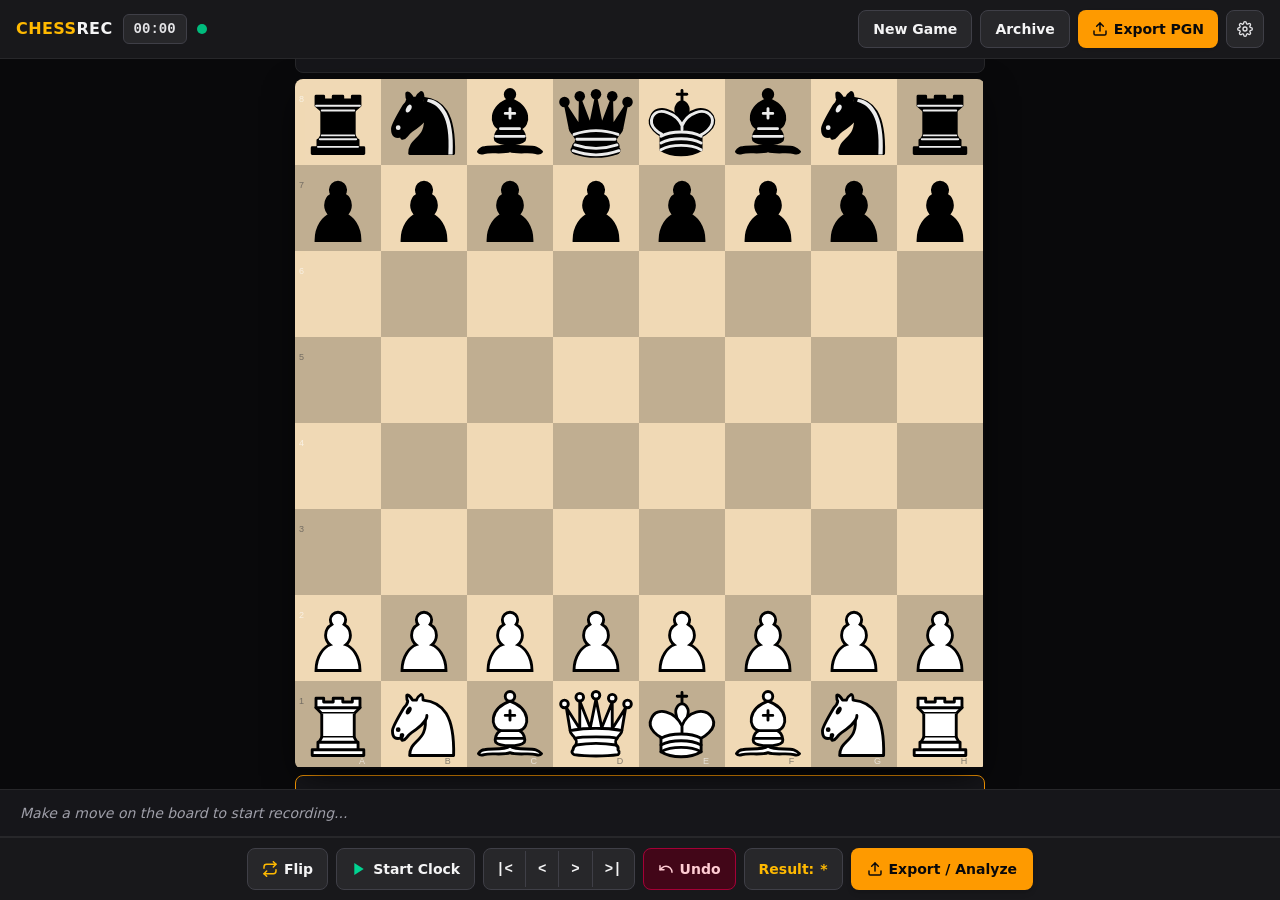
==== chessmoves/index.html @ 6e773f4b "feat: add OTB Chess Recorder PWA under /chessmoves and add portfolio project card" ====
<!DOCTYPE html>
<html lang="en" class="h-full bg-zinc-950 text-zinc-100">
  <head>
    <meta charset="UTF-8" />
    <meta name="viewport" content="width=device-width, initial-scale=1.0, maximum-scale=1.0, user-scalable=no, viewport-fit=cover" />
    <meta name="apple-mobile-web-app-capable" content="yes" />
    <meta name="apple-mobile-web-app-status-bar-style" content="black-translucent" />
    <meta name="theme-color" content="#18181b" />
    <link rel="icon" type="image/svg+xml" href="./favicon.svg" />
    <title>OTB Chess Recorder</title>
    <script type="module" crossorigin src="./assets/index-BLufu08D.js"></script>
    <link rel="stylesheet" crossorigin href="./assets/index-B7QQG70Q.css">
  <link rel="manifest" href="./manifest.webmanifest"><script id="vite-plugin-pwa:register-sw" src="./registerSW.js"></script></head>
  <body class="h-dvh flex flex-col justify-between overflow-hidden select-none bg-zinc-950 font-sans">
    
    <!-- TOP APP BAR -->
    <header class="flex items-center justify-between px-4 py-2.5 bg-zinc-900 border-b border-zinc-800 shrink-0">
      <div class="flex items-center gap-2.5">
        <span class="font-extrabold text-base tracking-wide text-amber-400">CHESS<span class="text-zinc-100">REC</span></span>
        <div id="overall-time-badge" class="px-2.5 py-1 rounded-md text-xs md:text-sm font-mono font-semibold bg-zinc-800 text-zinc-200 border border-zinc-700" title="Overall Game Duration">
          00:00
        </div>
        <span id="wake-lock-dot" class="w-2.5 h-2.5 rounded-full bg-emerald-500 animate-pulse" title="Screen Wake Lock Active"></span>
      </div>
      
      <div class="flex items-center gap-2">
        <button id="btn-new-game" class="min-h-[38px] px-3.5 py-1.5 text-xs md:text-sm font-semibold rounded-lg bg-zinc-800 hover:bg-zinc-700 text-zinc-100 border border-zinc-700 transition cursor-pointer">
          New Game
        </button>
        <button id="btn-archive" class="min-h-[38px] px-3.5 py-1.5 text-xs md:text-sm font-semibold rounded-lg bg-zinc-800 hover:bg-zinc-700 text-zinc-100 border border-zinc-700 transition relative flex items-center gap-1.5 cursor-pointer">
          <span>Archive</span>
          <span id="archive-count" class="hidden px-1.5 py-0.2 rounded-full text-xs bg-amber-500 text-zinc-950 font-extrabold">0</span>
        </button>
        <button id="btn-export" class="min-h-[38px] px-3.5 py-1.5 text-xs md:text-sm font-bold rounded-lg bg-amber-500 hover:bg-amber-400 text-zinc-950 transition flex items-center gap-1.5 cursor-pointer shadow-sm">
          <svg class="w-4 h-4 shrink-0" viewBox="0 0 24 24" fill="none" stroke="currentColor" stroke-width="2.2" stroke-linecap="round" stroke-linejoin="round"><path d="M21 15v4a2 2 0 0 1-2 2H5a2 2 0 0 1-2-2v-4"/><polyline points="17 8 12 3 7 8"/><line x1="12" y1="3" x2="12" y2="15"/></svg>
          <span>Export PGN</span>
        </button>
        <button id="btn-settings" class="min-h-[38px] px-2.5 py-1.5 rounded-lg bg-zinc-800 hover:bg-zinc-700 text-zinc-200 border border-zinc-700 transition flex items-center justify-center cursor-pointer" aria-label="Settings" title="Settings">
          <svg class="w-4 h-4" viewBox="0 0 24 24" fill="none" stroke="currentColor" stroke-width="2" stroke-linecap="round" stroke-linejoin="round"><circle cx="12" cy="12" r="3"/><path d="M19.4 15a1.65 1.65 0 0 0 .33 1.82l.06.06a2 2 0 0 1 0 2.83 2 2 0 0 1-2.83 0l-.06-.06a1.65 1.65 0 0 0-1.82-.33 1.65 1.65 0 0 0-1 1.51V21a2 2 0 0 1-2 2 2 2 0 0 1-2-2v-.09A1.65 1.65 0 0 0 9 19.4a1.65 1.65 0 0 0-1.82.33l-.06.06a2 2 0 0 1-2.83 0 2 2 0 0 1 0-2.83l.06-.06a1.65 1.65 0 0 0 .33-1.82 1.65 1.65 0 0 0-1.51-1H3a2 2 0 0 1-2-2 2 2 0 0 1 2-2h.09A1.65 1.65 0 0 0 4.6 9a1.65 1.65 0 0 0-.33-1.82l-.06-.06a2 2 0 0 1 0-2.83 2 2 0 0 1 2.83 0l.06.06a1.65 1.65 0 0 0 1.82.33H9a1.65 1.65 0 0 0 1-1.51V3a2 2 0 0 1 2-2 2 2 0 0 1 2 2v.09a1.65 1.65 0 0 0 1 1.51 1.65 1.65 0 0 0 1.82-.33l.06-.06a2 2 0 0 1 2.83 0 2 2 0 0 1 0 2.83l-.06.06a1.65 1.65 0 0 0-.33 1.82V9a1.65 1.65 0 0 0 1.51 1H21a2 2 0 0 1 2 2 2 2 0 0 1-2 2h-.09a1.65 1.65 0 0 0-1.51 1z"/></svg>
        </button>
      </div>
    </header>

    <!-- MAIN CONTAINER (PLAYERS + BOARD) -->
    <main class="flex-1 flex flex-col justify-center items-center px-2 py-1 gap-1.5 relative overflow-hidden">

      <!-- TOP PLAYER BAR (Black by default, or White if flipped) -->
      <div id="top-player-bar" class="player-bar-width flex items-center justify-between px-3.5 py-2 rounded-lg bg-zinc-900/95 border border-zinc-800 transition">
        <div class="flex items-center gap-2.5">
          <span id="top-player-color" class="w-3.5 h-3.5 rounded-full bg-zinc-900 border-2 border-zinc-400"></span>
          <span id="top-player-name" class="text-sm md:text-base font-bold text-zinc-100 truncate max-w-[160px]">Black</span>
          <span id="top-turn-indicator" class="hidden text-[11px] uppercase tracking-wider font-extrabold px-2 py-0.5 rounded bg-amber-500 text-zinc-950">Turn</span>
        </div>
        <div class="flex items-baseline gap-2.5">
          <span id="top-last-emt" class="text-xs md:text-sm font-mono text-zinc-400"></span>
          <span id="top-clock" class="text-2xl md:text-3xl font-bold font-mono text-zinc-100">00:00</span>
        </div>
      </div>

      <!-- CHESSGROUND BOARD SHELL -->
      <div class="board-shell relative">
        <div id="chessground-board"></div>

        <!-- PAWN PROMOTION OVERLAY (MODAL) -->
        <div id="promotion-overlay" class="hidden absolute inset-0 z-30 bg-black/80 backdrop-blur-xs flex flex-col items-center justify-center rounded-lg p-4">
          <div class="text-base font-bold text-zinc-100 mb-3 tracking-wide">Choose Promotion Piece</div>
          <div class="grid grid-cols-4 gap-2.5 w-full max-w-[320px]">
            <button data-piece="q" class="promo-btn flex flex-col items-center justify-center p-3.5 rounded-lg bg-zinc-800 hover:bg-amber-500 hover:text-zinc-950 border border-zinc-600 active:scale-95 transition cursor-pointer">
              <span class="text-3xl">♛</span>
              <span class="text-xs font-bold mt-1">Queen</span>
            </button>
            <button data-piece="r" class="promo-btn flex flex-col items-center justify-center p-3.5 rounded-lg bg-zinc-800 hover:bg-amber-500 hover:text-zinc-950 border border-zinc-600 active:scale-95 transition cursor-pointer">
              <span class="text-3xl">♜</span>
              <span class="text-xs font-bold mt-1">Rook</span>
            </button>
            <button data-piece="b" class="promo-btn flex flex-col items-center justify-center p-3.5 rounded-lg bg-zinc-800 hover:bg-amber-500 hover:text-zinc-950 border border-zinc-600 active:scale-95 transition cursor-pointer">
              <span class="text-3xl">♝</span>
              <span class="text-xs font-bold mt-1">Bishop</span>
            </button>
            <button data-piece="n" class="promo-btn flex flex-col items-center justify-center p-3.5 rounded-lg bg-zinc-800 hover:bg-amber-500 hover:text-zinc-950 border border-zinc-600 active:scale-95 transition cursor-pointer">
              <span class="text-3xl">♞</span>
              <span class="text-xs font-bold mt-1">Knight</span>
            </button>
          </div>
          <button id="promo-cancel" class="mt-4 px-4 py-1.5 text-xs font-semibold rounded bg-zinc-800 text-zinc-300 hover:text-white border border-zinc-700 cursor-pointer">Cancel</button>
        </div>

        <!-- HISTORY VIEWING BANNER -->
        <div id="history-banner" class="hidden absolute top-2 inset-x-2 z-20 bg-amber-950/95 border border-amber-500 rounded-lg px-3 py-1.5 text-xs md:text-sm text-amber-200 flex items-center justify-between shadow-lg">
          <span class="font-medium">Viewing past move (board locked)</span>
          <button id="btn-jump-live" class="px-2.5 py-0.5 rounded bg-amber-500 text-zinc-950 font-bold ml-2 cursor-pointer">Return to Live</button>
        </div>
      </div>

      <!-- BOTTOM PLAYER BAR (White by default, or Black if flipped) -->
      <div id="bottom-player-bar" class="player-bar-width flex items-center justify-between px-3.5 py-2 rounded-lg bg-zinc-900/95 border border-zinc-800 transition">
        <div class="flex items-center gap-2.5">
          <span id="bottom-player-color" class="w-3.5 h-3.5 rounded-full bg-white border-2 border-zinc-400"></span>
          <span id="bottom-player-name" class="text-sm md:text-base font-bold text-zinc-100 truncate max-w-[160px]">White</span>
          <span id="bottom-turn-indicator" class="text-[11px] uppercase tracking-wider font-extrabold px-2 py-0.5 rounded bg-amber-500 text-zinc-950">Turn</span>
        </div>
        <div class="flex items-baseline gap-2.5">
          <span id="bottom-last-emt" class="text-xs md:text-sm font-mono text-zinc-400"></span>
          <span id="bottom-clock" class="text-2xl md:text-3xl font-bold font-mono text-zinc-100">00:00</span>
        </div>
      </div>

    </main>

    <!-- MOVE LIST & TIME STRIP (Scrollable horizontally) -->
    <section class="h-12 bg-zinc-900/95 border-t border-b border-zinc-800 px-3 py-1 shrink-0 flex items-center">
      <div id="move-list-scroll" class="moves-scroll w-full h-full flex items-center gap-2 overflow-x-auto whitespace-nowrap text-xs md:text-sm">
        <span class="text-zinc-400 italic">Make a move on the board to start recording...</span>
      </div>
    </section>

    <!-- BOTTOM CONTROL BAR (High-Contrast SVG + Text Buttons, No Emoji!) -->
    <footer class="bg-zinc-900 px-3 py-2.5 border-t border-zinc-800 shrink-0">
      <div class="flex flex-wrap items-center justify-center gap-2 max-w-4xl mx-auto">
        <!-- Flip Board -->
        <button id="btn-flip" class="min-h-[42px] px-3.5 py-2 text-xs md:text-sm font-semibold rounded-lg bg-zinc-800 hover:bg-zinc-700 text-zinc-100 border border-zinc-700 transition flex items-center gap-1.5 cursor-pointer" title="Flip Board 180°">
          <svg class="w-4 h-4 text-amber-400 shrink-0" viewBox="0 0 24 24" fill="none" stroke="currentColor" stroke-width="2.2" stroke-linecap="round" stroke-linejoin="round"><polyline points="17 1 21 5 17 9"/><path d="M3 11V9a4 4 0 0 1 4-4h14"/><polyline points="7 23 3 19 7 15"/><path d="M21 13v2a4 4 0 0 1-4 4H3"/></svg>
          <span>Flip</span>
        </button>

        <!-- Pause / Resume Clock -->
        <button id="btn-pause" class="min-h-[42px] px-3.5 py-2 text-xs md:text-sm font-semibold rounded-lg bg-zinc-800 hover:bg-zinc-700 text-zinc-100 border border-zinc-700 transition flex items-center gap-1.5 cursor-pointer" title="Start / Pause Clock">
          <span id="pause-icon-wrap" class="flex items-center">
            <svg class="w-4 h-4 text-emerald-400 shrink-0" viewBox="0 0 24 24" fill="currentColor"><polygon points="5 3 19 12 5 21 5 3"/></svg>
          </span>
          <span id="pause-label">Start Clock</span>
        </button>

        <!-- Move History Navigation -->
        <div class="flex items-center bg-zinc-800 rounded-lg border border-zinc-700 overflow-hidden min-h-[42px]">
          <button id="btn-nav-first" class="px-3 py-2 text-xs md:text-sm hover:bg-zinc-700 text-zinc-100 font-mono font-bold transition cursor-pointer" title="First Move">|&lt;</button>
          <button id="btn-nav-prev" class="px-3 py-2 text-xs md:text-sm hover:bg-zinc-700 text-zinc-100 font-mono font-bold border-l border-zinc-700 transition cursor-pointer" title="Previous Move">&lt;</button>
          <button id="btn-nav-next" class="px-3 py-2 text-xs md:text-sm hover:bg-zinc-700 text-zinc-100 font-mono font-bold border-l border-zinc-700 transition cursor-pointer" title="Next Move">&gt;</button>
          <button id="btn-nav-last" class="px-3 py-2 text-xs md:text-sm hover:bg-zinc-700 text-zinc-100 font-mono font-bold border-l border-zinc-700 transition cursor-pointer" title="Latest Move">&gt;|</button>
        </div>

        <!-- 1-Tap Undo -->
        <button id="btn-undo" class="min-h-[42px] px-3.5 py-2 text-xs md:text-sm font-semibold rounded-lg bg-rose-950/80 hover:bg-rose-900 text-rose-200 border border-rose-800 transition flex items-center gap-1.5 cursor-pointer" title="Take Back Last Half-Move">
          <svg class="w-4 h-4 shrink-0" viewBox="0 0 24 24" fill="none" stroke="currentColor" stroke-width="2.2" stroke-linecap="round" stroke-linejoin="round"><path d="M3 7v6h6"/><path d="M21 17a9 9 0 0 0-9-9 9 9 0 0 0-6 2.3L3 13"/></svg>
          <span>Undo</span>
        </button>

        <!-- Result / End Game -->
        <button id="btn-result" class="min-h-[42px] px-3.5 py-2 text-xs md:text-sm font-bold rounded-lg bg-zinc-800 hover:bg-zinc-700 text-amber-400 border border-zinc-700 transition flex items-center gap-1.5 cursor-pointer" title="Set Game Result">
          <span>Result:</span>
          <span id="result-badge-text">*</span>
        </button>

        <!-- Primary Bottom Export / Analyze Button -->
        <button id="btn-export-bottom" class="min-h-[42px] px-4 py-2 text-xs md:text-sm font-bold rounded-lg bg-amber-500 hover:bg-amber-400 text-zinc-950 transition flex items-center gap-1.5 cursor-pointer shadow-md" title="Export PGN or Analyze on Lichess / Chess.com">
          <svg class="w-4 h-4 shrink-0" viewBox="0 0 24 24" fill="none" stroke="currentColor" stroke-width="2.2" stroke-linecap="round" stroke-linejoin="round"><path d="M21 15v4a2 2 0 0 1-2 2H5a2 2 0 0 1-2-2v-4"/><polyline points="17 8 12 3 7 8"/><line x1="12" y1="3" x2="12" y2="15"/></svg>
          <span>Export / Analyze</span>
        </button>
      </div>
    </footer>

    <!-- MODAL: NEW GAME / TIME CONTROL / FEN -->
    <div id="modal-new-game" class="hidden fixed inset-0 z-50 bg-black/80 backdrop-blur-xs flex items-center justify-center p-3">
      <div class="bg-zinc-900 border border-zinc-700 rounded-xl max-w-md w-full p-5 flex flex-col gap-3.5 shadow-2xl">
        <div class="flex items-center justify-between border-b border-zinc-800 pb-2.5">
          <h2 class="text-base font-bold text-zinc-100">New Game Setup</h2>
          <button id="close-modal-new-game" class="text-zinc-400 hover:text-zinc-100 text-xl leading-none px-2 cursor-pointer">&times;</button>
        </div>

        <!-- Mode Selection -->
        <div>
          <label class="text-xs text-zinc-300 font-semibold block mb-1.5">Time Tracking Mode</label>
          <div class="grid grid-cols-2 gap-2 text-xs md:text-sm">
            <button type="button" id="mode-stopwatch" class="mode-select-btn px-3 py-2 rounded-lg font-semibold border border-amber-500 bg-amber-500/20 text-amber-300 cursor-pointer">
              Stopwatch (Elapsed)
            </button>
            <button type="button" id="mode-countdown" class="mode-select-btn px-3 py-2 rounded-lg font-semibold border border-zinc-700 bg-zinc-800 text-zinc-200 cursor-pointer">
              Countdown Clock
            </button>
          </div>
        </div>

        <!-- Countdown Presets -->
        <div id="countdown-options" class="hidden flex flex-col gap-2">
          <label class="text-xs text-zinc-300 font-semibold">Time Control Preset</label>
          <div class="grid grid-cols-4 gap-1.5 text-xs">
            <button type="button" data-min="3" data-inc="0" class="tc-preset-btn px-2 py-1.5 rounded bg-zinc-800 border border-zinc-700 hover:border-amber-500 text-zinc-100 font-semibold cursor-pointer">3+0</button>
            <button type="button" data-min="3" data-inc="2" class="tc-preset-btn px-2 py-1.5 rounded bg-zinc-800 border border-zinc-700 hover:border-amber-500 text-zinc-100 font-semibold cursor-pointer">3+2</button>
            <button type="button" data-min="5" data-inc="0" class="tc-preset-btn px-2 py-1.5 rounded bg-zinc-800 border border-zinc-700 hover:border-amber-500 text-zinc-100 font-semibold cursor-pointer">5+0</button>
            <button type="button" data-min="5" data-inc="3" class="tc-preset-btn px-2 py-1.5 rounded bg-zinc-800 border border-zinc-700 hover:border-amber-500 text-zinc-100 font-semibold cursor-pointer">5+3</button>
            <button type="button" data-min="10" data-inc="0" class="tc-preset-btn px-2 py-1.5 rounded bg-zinc-800 border border-amber-500 bg-amber-500/20 text-amber-300 font-semibold cursor-pointer">10+0</button>
            <button type="button" data-min="10" data-inc="5" class="tc-preset-btn px-2 py-1.5 rounded bg-zinc-800 border border-zinc-700 hover:border-amber-500 text-zinc-100 font-semibold cursor-pointer">10+5</button>
            <button type="button" data-min="15" data-inc="10" class="tc-preset-btn px-2 py-1.5 rounded bg-zinc-800 border border-zinc-700 hover:border-amber-500 text-zinc-100 font-semibold cursor-pointer">15+10</button>
            <button type="button" data-min="30" data-inc="0" class="tc-preset-btn px-2 py-1.5 rounded bg-zinc-800 border border-zinc-700 hover:border-amber-500 text-zinc-100 font-semibold cursor-pointer">30+0</button>
          </div>
          <div class="flex items-center gap-2 mt-1">
            <input type="number" id="custom-minutes" placeholder="Custom Min" min="1" max="180" class="w-1/2 px-2.5 py-1.5 text-xs bg-zinc-800 border border-zinc-700 rounded text-zinc-100" />
            <input type="number" id="custom-increment" placeholder="Inc (sec)" min="0" max="60" class="w-1/2 px-2.5 py-1.5 text-xs bg-zinc-800 border border-zinc-700 rounded text-zinc-100" />
          </div>
        </div>

        <!-- Metadata: Players & Event -->
        <div class="grid grid-cols-2 gap-2.5 text-xs">
          <div>
            <label class="text-zinc-300 font-semibold block mb-1">White Player</label>
            <input type="text" id="input-white" value="White" class="w-full px-2.5 py-1.5 rounded bg-zinc-800 border border-zinc-700 text-zinc-100" />
          </div>
          <div>
            <label class="text-zinc-300 font-semibold block mb-1">Black Player</label>
            <input type="text" id="input-black" value="Black" class="w-full px-2.5 py-1.5 rounded bg-zinc-800 border border-zinc-700 text-zinc-100" />
          </div>
        </div>
        <div class="text-xs">
          <label class="text-zinc-300 font-semibold block mb-1">Event / Tournament Name</label>
          <input type="text" id="input-event" placeholder="Casual OTB Game" class="w-full px-2.5 py-1.5 rounded bg-zinc-800 border border-zinc-700 text-zinc-100" />
        </div>

        <!-- Custom FEN (Optional) -->
        <div class="text-xs">
          <label class="text-zinc-300 font-semibold block mb-1">Custom Starting FEN (Optional)</label>
          <input type="text" id="input-fen" placeholder="Leave blank for standard start position" class="w-full px-2.5 py-1.5 rounded bg-zinc-800 border border-zinc-700 text-zinc-100 font-mono text-[11px]" />
          <span id="fen-error" class="hidden text-rose-400 text-xs mt-1 block">Invalid FEN string</span>
        </div>

        <button id="btn-start-new-game" class="w-full py-2.5 rounded-lg bg-amber-500 hover:bg-amber-400 text-zinc-950 font-bold text-sm transition mt-1 cursor-pointer">
          Start New Game
        </button>
      </div>
    </div>

    <!-- MODAL: EXPORT & 1-TAP PLATFORM ANALYSIS -->
    <div id="modal-export" class="hidden fixed inset-0 z-50 bg-black/80 backdrop-blur-xs flex items-center justify-center p-3">
      <div class="bg-zinc-900 border border-zinc-700 rounded-xl max-w-md w-full p-5 flex flex-col gap-3.5 shadow-2xl">
        <div class="flex items-center justify-between border-b border-zinc-800 pb-2.5">
          <h2 class="text-base font-bold text-zinc-100">Export PGN & Analyze</h2>
          <button id="close-modal-export" class="text-zinc-400 hover:text-zinc-100 text-xl leading-none px-2 cursor-pointer">&times;</button>
        </div>

        <!-- 1-Tap Analysis Direct Actions -->
        <div class="grid grid-cols-2 gap-2.5">
          <button id="btn-export-lichess" class="flex items-center justify-center gap-2 py-2.5 px-3 rounded-lg bg-zinc-800 hover:bg-zinc-700 border border-zinc-600 font-bold text-xs md:text-sm text-zinc-100 transition cursor-pointer">
            <svg class="w-4 h-4 text-amber-400 shrink-0" viewBox="0 0 24 24" fill="none" stroke="currentColor" stroke-width="2.2"><path d="M18 13v6a2 2 0 0 1-2 2H5a2 2 0 0 1-2-2V8a2 2 0 0 1 2-2h6"/><polyline points="15 3 21 3 21 9"/><line x1="10" y1="14" x2="21" y2="3"/></svg>
            <span>Analyze on Lichess</span>
          </button>
          <button id="btn-export-chesscom" class="flex items-center justify-center gap-2 py-2.5 px-3 rounded-lg bg-emerald-950/90 hover:bg-emerald-900 border border-emerald-600 font-bold text-xs md:text-sm text-emerald-100 transition cursor-pointer">
            <svg class="w-4 h-4 text-emerald-400 shrink-0" viewBox="0 0 24 24" fill="none" stroke="currentColor" stroke-width="2.2"><path d="M18 13v6a2 2 0 0 1-2 2H5a2 2 0 0 1-2-2V8a2 2 0 0 1 2-2h6"/><polyline points="15 3 21 3 21 9"/><line x1="10" y1="14" x2="21" y2="3"/></svg>
            <span>Chess.com Analysis</span>
          </button>
        </div>
        <p id="export-note" class="text-xs text-zinc-400 text-center leading-tight">
          Lichess opens directly via API. Chess.com copies PGN to clipboard and opens the Analysis board.
        </p>

        <!-- Shareable Link Button (Cross-Device / Cross-Person Link!) -->
        <button id="btn-copy-share-link" class="w-full py-2 px-3 rounded-lg bg-zinc-800 hover:bg-zinc-700 border border-zinc-600 text-xs md:text-sm font-semibold text-amber-300 flex items-center justify-center gap-2 transition cursor-pointer">
          <svg class="w-4 h-4 shrink-0" viewBox="0 0 24 24" fill="none" stroke="currentColor" stroke-width="2.2"><path d="M10 13a5 5 0 0 0 7.54.54l3-3a5 5 0 0 0-7.07-7.07l-1.72 1.71"/><path d="M14 11a5 5 0 0 0-7.54-.54l-3 3a5 5 0 0 0 7.07 7.07l1.71-1.71"/></svg>
          <span>Copy Shareable Game URL (Anyone can view)</span>
        </button>

        <!-- PGN Options -->
        <div class="flex items-center justify-between text-xs text-zinc-200 px-1">
          <label class="flex items-center gap-2 cursor-pointer">
            <input type="checkbox" id="chk-include-clocks" checked class="rounded bg-zinc-800 border-zinc-600 text-amber-500 w-4 h-4" />
            <span>Include per-move clock tags (<code>[%clk]</code> &amp; <code>[%emt]</code>)</span>
          </label>
        </div>

        <!-- Live PGN Textarea -->
        <textarea id="pgn-textarea" readonly rows="6" class="w-full p-2.5 text-xs font-mono bg-zinc-950 border border-zinc-800 rounded-lg text-zinc-200 resize-none"></textarea>

        <!-- Export Buttons -->
        <div class="grid grid-cols-3 gap-2 text-xs md:text-sm">
          <button id="btn-copy-pgn" class="py-2 rounded-lg bg-amber-500 hover:bg-amber-400 text-zinc-950 font-bold transition cursor-pointer">
            Copy PGN
          </button>
          <button id="btn-download-pgn" class="py-2 rounded-lg bg-zinc-800 hover:bg-zinc-700 border border-zinc-700 text-zinc-100 font-semibold transition cursor-pointer">
            Download .pgn
          </button>
          <button id="btn-share-pgn" class="py-2 rounded-lg bg-zinc-800 hover:bg-zinc-700 border border-zinc-700 text-zinc-100 font-semibold transition cursor-pointer">
            Share...
          </button>
        </div>
      </div>
    </div>

    <!-- MODAL: ARCHIVE (SAVED GAMES) -->
    <div id="modal-archive" class="hidden fixed inset-0 z-50 bg-black/80 backdrop-blur-xs flex items-center justify-center p-3">
      <div class="bg-zinc-900 border border-zinc-700 rounded-xl max-w-md w-full p-5 flex flex-col gap-3.5 shadow-2xl max-h-[85vh]">
        <div class="flex items-center justify-between border-b border-zinc-800 pb-2.5">
          <h2 class="text-base font-bold text-zinc-100">Saved Game Archive (Local Browser)</h2>
          <button id="close-modal-archive" class="text-zinc-400 hover:text-zinc-100 text-xl leading-none px-2 cursor-pointer">&times;</button>
        </div>

        <button id="btn-save-current" class="w-full py-2 text-xs md:text-sm font-bold rounded-lg bg-amber-500 hover:bg-amber-400 text-zinc-950 transition cursor-pointer">
          + Save Current Game to Archive
        </button>

        <div id="archive-list" class="flex flex-col gap-2.5 overflow-y-auto max-h-[55vh] pr-1">
          <div class="text-xs text-zinc-500 text-center py-4">No saved games in archive</div>
        </div>
      </div>
    </div>

    <!-- MODAL: RESULT / TERMINATION -->
    <div id="modal-result" class="hidden fixed inset-0 z-50 bg-black/80 backdrop-blur-xs flex items-center justify-center p-3">
      <div class="bg-zinc-900 border border-zinc-700 rounded-xl max-w-xs w-full p-4 flex flex-col gap-3 shadow-2xl">
        <div class="flex items-center justify-between border-b border-zinc-800 pb-2">
          <h2 class="text-sm font-bold text-zinc-100">Set Game Result</h2>
          <button id="close-modal-result" class="text-zinc-400 hover:text-zinc-100 text-xl leading-none px-2 cursor-pointer">&times;</button>
        </div>
        <div class="grid grid-cols-2 gap-2 text-xs md:text-sm">
          <button data-res="1-0" class="res-btn py-2.5 rounded-lg bg-zinc-800 hover:bg-zinc-700 border border-zinc-700 font-bold text-zinc-100 cursor-pointer">1-0 (White)</button>
          <button data-res="0-1" class="res-btn py-2.5 rounded-lg bg-zinc-800 hover:bg-zinc-700 border border-zinc-700 font-bold text-zinc-100 cursor-pointer">0-1 (Black)</button>
          <button data-res="1/2-1/2" class="res-btn py-2.5 rounded-lg bg-zinc-800 hover:bg-zinc-700 border border-zinc-700 font-bold text-zinc-100 cursor-pointer">½-½ (Draw)</button>
          <button data-res="*" class="res-btn py-2.5 rounded-lg bg-zinc-800 hover:bg-zinc-700 border border-zinc-700 font-bold text-zinc-100 cursor-pointer">* (Ongoing)</button>
        </div>
      </div>
    </div>

    <!-- MODAL: SETTINGS -->
    <div id="modal-settings" class="hidden fixed inset-0 z-50 bg-black/80 backdrop-blur-xs flex items-center justify-center p-3">
      <div class="bg-zinc-900 border border-zinc-700 rounded-xl max-w-md w-full p-5 flex flex-col gap-3.5 shadow-2xl">
        <div class="flex items-center justify-between border-b border-zinc-800 pb-2.5">
          <h2 class="text-base font-bold text-zinc-100">Settings</h2>
          <button id="close-modal-settings" class="text-zinc-400 hover:text-zinc-100 text-xl leading-none px-2 cursor-pointer">&times;</button>
        </div>

        <div class="flex flex-col gap-3.5 text-xs md:text-sm">
          <!-- Auto Rotate Toggle (MUST default to false!) -->
          <div class="flex items-start justify-between gap-3">
            <div>
              <div class="font-semibold text-zinc-100">Auto-Rotate Board After Move</div>
              <div class="text-xs text-zinc-400">Rotates board 180° after every move. Keep OFF for standard fixed-perspective OTB recording.</div>
            </div>
            <input type="checkbox" id="setting-auto-rotate" class="rounded bg-zinc-800 border-zinc-600 text-amber-500 w-4 h-4 mt-1 shrink-0" />
          </div>

          <!-- Wake Lock Toggle -->
          <div class="flex items-start justify-between gap-3">
            <div>
              <div class="font-semibold text-zinc-100">Keep Screen Awake</div>
              <div class="text-xs text-zinc-400">Prevents phone screen from dimming or locking during OTB games.</div>
            </div>
            <input type="checkbox" id="setting-wake-lock" checked class="rounded bg-zinc-800 border-zinc-600 text-amber-500 w-4 h-4 mt-1 shrink-0" />
          </div>

          <!-- Move Sound / Haptic -->
          <div class="flex items-start justify-between gap-3">
            <div>
              <div class="font-semibold text-zinc-100">Tactile Move Audio</div>
              <div class="text-xs text-zinc-400">Play subtle click sound when pieces move.</div>
            </div>
            <input type="checkbox" id="setting-sound" checked class="rounded bg-zinc-800 border-zinc-600 text-amber-500 w-4 h-4 mt-1 shrink-0" />
          </div>
        </div>

        <div class="pt-2 border-t border-zinc-800 text-xs text-zinc-500 text-center">
          OTB Chess Recorder PWA • Offline Ready
        </div>
      </div>
    </div>

    <!-- TOAST NOTIFICATION CONTAINER -->
    <div id="toast-container" class="fixed bottom-20 inset-x-4 z-50 pointer-events-none flex flex-col items-center gap-2"></div>

  </body>
</html>
---- chessmoves/assets/index-B7QQG70Q.css ----
/*! tailwindcss v4.3.3 | MIT License | https://tailwindcss.com */@layer properties{@supports (((-webkit-hyphens:none)) and (not (margin-trim:inline))) or ((-moz-orient:inline) and (not (color:rgb(from red r g b)))){*,:before,:after,::backdrop{--tw-rotate-x:initial;--tw-rotate-y:initial;--tw-rotate-z:initial;--tw-skew-x:initial;--tw-skew-y:initial;--tw-border-style:solid;--tw-leading:initial;--tw-font-weight:initial;--tw-tracking:initial;--tw-shadow:0 0 #0000;--tw-shadow-color:initial;--tw-shadow-alpha:100%;--tw-inset-shadow:0 0 #0000;--tw-inset-shadow-color:initial;--tw-inset-shadow-alpha:100%;--tw-ring-color:initial;--tw-ring-shadow:0 0 #0000;--tw-inset-ring-color:initial;--tw-inset-ring-shadow:0 0 #0000;--tw-ring-inset:initial;--tw-ring-offset-width:0px;--tw-ring-offset-color:#fff;--tw-ring-offset-shadow:0 0 #0000;--tw-blur:initial;--tw-brightness:initial;--tw-contrast:initial;--tw-grayscale:initial;--tw-hue-rotate:initial;--tw-invert:initial;--tw-opacity:initial;--tw-saturate:initial;--tw-sepia:initial;--tw-drop-shadow:initial;--tw-drop-shadow-color:initial;--tw-drop-shadow-alpha:100%;--tw-drop-shadow-size:initial;--tw-backdrop-blur:initial;--tw-backdrop-brightness:initial;--tw-backdrop-contrast:initial;--tw-backdrop-grayscale:initial;--tw-backdrop-hue-rotate:initial;--tw-backdrop-invert:initial;--tw-backdrop-opacity:initial;--tw-backdrop-saturate:initial;--tw-backdrop-sepia:initial;--tw-duration:initial;--tw-scale-x:1;--tw-scale-y:1;--tw-scale-z:1}}}@layer theme{:root,:host{--font-sans:-apple-system, BlinkMacSystemFont, "Segoe UI", Roboto, "Helvetica Neue", "Noto Sans", Arial, sans-serif, "Apple Color Emoji", "Segoe UI Emoji", "Segoe UI Symbol", "Noto Color Emoji";--font-mono:ui-monospace, SFMono-Regular, Menlo, Monaco, Consolas, "Liberation Mono", "Courier New", monospace;--color-amber-200:oklch(92.4% .12 95.746);--color-amber-300:oklch(87.9% .169 91.605);--color-amber-400:oklch(82.8% .189 84.429);--color-amber-500:oklch(76.9% .188 70.08);--color-amber-600:oklch(66.6% .179 58.318);--color-amber-950:oklch(27.9% .077 45.635);--color-emerald-100:oklch(95% .052 163.051);--color-emerald-200:oklch(90.5% .093 164.15);--color-emerald-400:oklch(76.5% .177 163.223);--color-emerald-500:oklch(69.6% .17 162.48);--color-emerald-600:oklch(59.6% .145 163.225);--color-emerald-700:oklch(50.8% .118 165.612);--color-emerald-900:oklch(37.8% .077 168.94);--color-emerald-950:oklch(26.2% .051 172.552);--color-rose-200:oklch(89.2% .058 10.001);--color-rose-300:oklch(81% .117 11.638);--color-rose-400:oklch(71.2% .194 13.428);--color-rose-800:oklch(45.5% .188 13.697);--color-rose-900:oklch(41% .159 10.272);--color-rose-950:oklch(27.1% .105 12.094);--color-zinc-100:oklch(96.7% .001 286.375);--color-zinc-200:oklch(92% .004 286.32);--color-zinc-300:oklch(87.1% .006 286.286);--color-zinc-400:oklch(70.5% .015 286.067);--color-zinc-500:oklch(55.2% .016 285.938);--color-zinc-600:oklch(44.2% .017 285.786);--color-zinc-700:oklch(37% .013 285.805);--color-zinc-800:oklch(27.4% .006 286.033);--color-zinc-900:oklch(21% .006 285.885);--color-zinc-950:oklch(14.1% .005 285.823);--color-black:#000;--color-white:#fff;--spacing:.25rem;--container-xs:20rem;--container-sm:24rem;--container-md:28rem;--container-4xl:56rem;--text-xs:.75rem;--text-xs--line-height:calc(1 / .75);--text-sm:.875rem;--text-sm--line-height:calc(1.25 / .875);--text-base:1rem;--text-base--line-height: 1.5 ;--text-lg:1.125rem;--text-lg--line-height:calc(1.75 / 1.125);--text-xl:1.25rem;--text-xl--line-height:calc(1.75 / 1.25);--text-2xl:1.5rem;--text-2xl--line-height:calc(2 / 1.5);--text-3xl:1.875rem;--text-3xl--line-height: 1.2 ;--font-weight-normal:400;--font-weight-medium:500;--font-weight-semibold:600;--font-weight-bold:700;--font-weight-extrabold:800;--tracking-wide:.025em;--tracking-wider:.05em;--leading-tight:1.25;--radius-md:.375rem;--radius-lg:.5rem;--radius-xl:.75rem;--animate-pulse:pulse 2s cubic-bezier(.4, 0, .6, 1) infinite;--blur-xs:4px;--default-transition-duration:.15s;--default-transition-timing-function:cubic-bezier(.4, 0, .2, 1);--default-font-family:var(--font-sans);--default-mono-font-family:var(--font-mono)}}@layer base{*,:after,:before,::backdrop{box-sizing:border-box;border:0 solid;margin:0;padding:0}::file-selector-button{box-sizing:border-box;border:0 solid;margin:0;padding:0}html,:host{-webkit-text-size-adjust:100%;-moz-tab-size:4;tab-size:4;line-height:1.5;font-family:var(--default-font-family,-apple-system, BlinkMacSystemFont, "Segoe UI", Roboto, "Helvetica Neue", "Noto Sans", Arial, sans-serif, "Apple Color Emoji", "Segoe UI Emoji", "Segoe UI Symbol", "Noto Color Emoji");font-feature-settings:var(--default-font-feature-settings,normal);font-variation-settings:var(--default-font-variation-settings,normal);-webkit-tap-highlight-color:transparent}hr{height:0;color:inherit;border-top-width:1px}abbr:where([title]){-webkit-text-decoration:underline dotted;text-decoration:underline dotted}h1,h2,h3,h4,h5,h6{font-size:inherit;font-weight:inherit}a{color:inherit;-webkit-text-decoration:inherit;text-decoration:inherit}b,strong{font-weight:bolder}code,kbd,samp,pre{font-family:var(--default-mono-font-family,ui-monospace, SFMono-Regular, Menlo, Monaco, Consolas, "Liberation Mono", "Courier New", monospace);font-feature-settings:var(--default-mono-font-feature-settings,normal);font-variation-settings:var(--default-mono-font-variation-settings,normal);font-size:1em}small{font-size:80%}sub,sup{vertical-align:baseline;font-size:75%;line-height:0;position:relative}sub{bottom:-.25em}sup{top:-.5em}table{text-indent:0;border-color:inherit;border-collapse:collapse}:-moz-focusring:where(:not(iframe)){outline:auto}progress{vertical-align:baseline}summary{display:list-item}ol,ul,menu{list-style:none}img,svg,video,canvas,audio,iframe,embed,object{vertical-align:middle;display:block}img,video{max-width:100%;height:auto}button,input,select,optgroup,textarea{font:inherit;font-feature-settings:inherit;font-variation-settings:inherit;letter-spacing:inherit;color:inherit;opacity:1;background-color:#0000;border-radius:0}::file-selector-button{font:inherit;font-feature-settings:inherit;font-variation-settings:inherit;letter-spacing:inherit;color:inherit;opacity:1;background-color:#0000;border-radius:0}:where(select:is([multiple],[size])) optgroup{font-weight:bolder}:where(select:is([multiple],[size])) optgroup option{padding-inline-start:20px}::file-selector-button{margin-inline-end:4px}::placeholder{opacity:1}@supports (not ((-webkit-appearance:-apple-pay-button))) or (contain-intrinsic-size:1px){::placeholder{color:currentColor}@supports (color:color-mix(in lab,red,red)){::placeholder{color:color-mix(in oklab,currentcolor 50%,transparent)}}}textarea{resize:vertical}::-webkit-search-decoration{-webkit-appearance:none}::-webkit-date-and-time-value{min-height:1lh;text-align:inherit}::-webkit-datetime-edit{display:inline-flex}::-webkit-datetime-edit-fields-wrapper{padding:0}::-webkit-datetime-edit{padding-block:0}::-webkit-datetime-edit-year-field{padding-block:0}::-webkit-datetime-edit-month-field{padding-block:0}::-webkit-datetime-edit-day-field{padding-block:0}::-webkit-datetime-edit-hour-field{padding-block:0}::-webkit-datetime-edit-minute-field{padding-block:0}::-webkit-datetime-edit-second-field{padding-block:0}::-webkit-datetime-edit-millisecond-field{padding-block:0}::-webkit-datetime-edit-meridiem-field{padding-block:0}::-webkit-calendar-picker-indicator{line-height:1}:-moz-ui-invalid{box-shadow:none}button,input:where([type=button],[type=reset],[type=submit]){-webkit-appearance:button;-moz-appearance:button;appearance:button}::file-selector-button{-webkit-appearance:button;-moz-appearance:button;appearance:button}::-webkit-inner-spin-button{height:auto}::-webkit-outer-spin-button{height:auto}[hidden]:where(:not([hidden=until-found])){display:none!important}}@layer components;@layer utilities{.pointer-events-auto{pointer-events:auto}.pointer-events-none{pointer-events:none}.visible{visibility:visible}.absolute{position:absolute}.fixed{position:fixed}.relative{position:relative}.inset-0{top:0;right:0;bottom:0;left:0}.inset-x-2{inset-inline:calc(var(--spacing) * 2)}.inset-x-4{inset-inline:calc(var(--spacing) * 4)}.top-2{top:calc(var(--spacing) * 2)}.bottom-16{bottom:calc(var(--spacing) * 16)}.bottom-20{bottom:calc(var(--spacing) * 20)}.z-20{z-index:20}.z-30{z-index:30}.z-50{z-index:50}.container{width:100%}@media(min-width:40rem){.container{max-width:40rem}}@media(min-width:48rem){.container{max-width:48rem}}@media(min-width:64rem){.container{max-width:64rem}}@media(min-width:80rem){.container{max-width:80rem}}@media(min-width:96rem){.container{max-width:96rem}}.mx-auto{margin-inline:auto}.mt-0\.5{margin-top:calc(var(--spacing) * .5)}.mt-1{margin-top:var(--spacing)}.mt-4{margin-top:calc(var(--spacing) * 4)}.mb-0\.5{margin-bottom:calc(var(--spacing) * .5)}.mb-1{margin-bottom:var(--spacing)}.mb-1\.5{margin-bottom:calc(var(--spacing) * 1.5)}.mb-3{margin-bottom:calc(var(--spacing) * 3)}.ml-0\.5{margin-left:calc(var(--spacing) * .5)}.ml-2{margin-left:calc(var(--spacing) * 2)}.block{display:block}.flex{display:flex}.grid{display:grid}.hidden{display:none}.inline-flex{display:inline-flex}.h-2{height:calc(var(--spacing) * 2)}.h-2\.5{height:calc(var(--spacing) * 2.5)}.h-3{height:calc(var(--spacing) * 3)}.h-3\.5{height:calc(var(--spacing) * 3.5)}.h-4{height:calc(var(--spacing) * 4)}.h-12{height:calc(var(--spacing) * 12)}.h-14{height:calc(var(--spacing) * 14)}.h-dvh{height:100dvh}.h-full{height:100%}.max-h-\[50vh\]{max-height:50vh}.max-h-\[55vh\]{max-height:55vh}.max-h-\[85vh\]{max-height:85vh}.min-h-\[38px\]{min-height:38px}.min-h-\[42px\]{min-height:42px}.w-1\/2{width:50%}.w-2{width:calc(var(--spacing) * 2)}.w-2\.5{width:calc(var(--spacing) * 2.5)}.w-3{width:calc(var(--spacing) * 3)}.w-3\.5{width:calc(var(--spacing) * 3.5)}.w-4{width:calc(var(--spacing) * 4)}.w-full{width:100%}.max-w-4xl{max-width:var(--container-4xl)}.max-w-\[120px\]{max-width:120px}.max-w-\[160px\]{max-width:160px}.max-w-\[280px\]{max-width:280px}.max-w-\[320px\]{max-width:320px}.max-w-\[460px\]{max-width:460px}.max-w-md{max-width:var(--container-md)}.max-w-sm{max-width:var(--container-sm)}.max-w-xs{max-width:var(--container-xs)}.flex-1{flex:1}.shrink-0{flex-shrink:0}.transform{transform:var(--tw-rotate-x,) var(--tw-rotate-y,) var(--tw-rotate-z,) var(--tw-skew-x,) var(--tw-skew-y,)}.animate-pulse{animation:var(--animate-pulse)}.cursor-pointer{cursor:pointer}.resize{resize:both}.resize-none{resize:none}.grid-cols-2{grid-template-columns:repeat(2,minmax(0,1fr))}.grid-cols-3{grid-template-columns:repeat(3,minmax(0,1fr))}.grid-cols-4{grid-template-columns:repeat(4,minmax(0,1fr))}.flex-col{flex-direction:column}.flex-wrap{flex-wrap:wrap}.items-baseline{align-items:baseline}.items-center{align-items:center}.items-start{align-items:flex-start}.justify-between{justify-content:space-between}.justify-center{justify-content:center}.justify-end{justify-content:flex-end}.gap-1{gap:var(--spacing)}.gap-1\.5{gap:calc(var(--spacing) * 1.5)}.gap-2{gap:calc(var(--spacing) * 2)}.gap-2\.5{gap:calc(var(--spacing) * 2.5)}.gap-3{gap:calc(var(--spacing) * 3)}.gap-3\.5{gap:calc(var(--spacing) * 3.5)}.truncate{text-overflow:ellipsis;white-space:nowrap;overflow:hidden}.overflow-hidden{overflow:hidden}.overflow-x-auto{overflow-x:auto}.overflow-y-auto{overflow-y:auto}.rounded{border-radius:.25rem}.rounded-full{border-radius:3.40282e38px}.rounded-lg{border-radius:var(--radius-lg)}.rounded-md{border-radius:var(--radius-md)}.rounded-xl{border-radius:var(--radius-xl)}.border{border-style:var(--tw-border-style);border-width:1px}.border-2{border-style:var(--tw-border-style);border-width:2px}.border-t{border-top-style:var(--tw-border-style);border-top-width:1px}.border-b{border-bottom-style:var(--tw-border-style);border-bottom-width:1px}.border-l{border-left-style:var(--tw-border-style);border-left-width:1px}.border-amber-500{border-color:var(--color-amber-500)}.border-amber-500\/40{border-color:#f99c0066}@supports (color:color-mix(in lab,red,red)){.border-amber-500\/40{border-color:color-mix(in oklab,var(--color-amber-500) 40%,transparent)}}.border-amber-500\/50{border-color:#f99c0080}@supports (color:color-mix(in lab,red,red)){.border-amber-500\/50{border-color:color-mix(in oklab,var(--color-amber-500) 50%,transparent)}}.border-amber-500\/80{border-color:#f99c00cc}@supports (color:color-mix(in lab,red,red)){.border-amber-500\/80{border-color:color-mix(in oklab,var(--color-amber-500) 80%,transparent)}}.border-amber-600\/60{border-color:#dd740099}@supports (color:color-mix(in lab,red,red)){.border-amber-600\/60{border-color:color-mix(in oklab,var(--color-amber-600) 60%,transparent)}}.border-emerald-600{border-color:var(--color-emerald-600)}.border-emerald-700{border-color:var(--color-emerald-700)}.border-rose-800{border-color:var(--color-rose-800)}.border-zinc-400{border-color:var(--color-zinc-400)}.border-zinc-600{border-color:var(--color-zinc-600)}.border-zinc-700{border-color:var(--color-zinc-700)}.border-zinc-700\/50{border-color:#3f3f4680}@supports (color:color-mix(in lab,red,red)){.border-zinc-700\/50{border-color:color-mix(in oklab,var(--color-zinc-700) 50%,transparent)}}.border-zinc-700\/60{border-color:#3f3f4699}@supports (color:color-mix(in lab,red,red)){.border-zinc-700\/60{border-color:color-mix(in oklab,var(--color-zinc-700) 60%,transparent)}}.border-zinc-700\/70{border-color:#3f3f46b3}@supports (color:color-mix(in lab,red,red)){.border-zinc-700\/70{border-color:color-mix(in oklab,var(--color-zinc-700) 70%,transparent)}}.border-zinc-800{border-color:var(--color-zinc-800)}.bg-amber-500{background-color:var(--color-amber-500)}.bg-amber-500\/20{background-color:#f99c0033}@supports (color:color-mix(in lab,red,red)){.bg-amber-500\/20{background-color:color-mix(in oklab,var(--color-amber-500) 20%,transparent)}}.bg-amber-500\/30{background-color:#f99c004d}@supports (color:color-mix(in lab,red,red)){.bg-amber-500\/30{background-color:color-mix(in oklab,var(--color-amber-500) 30%,transparent)}}.bg-amber-600{background-color:var(--color-amber-600)}.bg-amber-600\/80{background-color:#dd7400cc}@supports (color:color-mix(in lab,red,red)){.bg-amber-600\/80{background-color:color-mix(in oklab,var(--color-amber-600) 80%,transparent)}}.bg-amber-950\/90{background-color:#461901e6}@supports (color:color-mix(in lab,red,red)){.bg-amber-950\/90{background-color:color-mix(in oklab,var(--color-amber-950) 90%,transparent)}}.bg-amber-950\/95{background-color:#461901f2}@supports (color:color-mix(in lab,red,red)){.bg-amber-950\/95{background-color:color-mix(in oklab,var(--color-amber-950) 95%,transparent)}}.bg-black\/75{background-color:#000000bf}@supports (color:color-mix(in lab,red,red)){.bg-black\/75{background-color:color-mix(in oklab,var(--color-black) 75%,transparent)}}.bg-black\/80{background-color:#000c}@supports (color:color-mix(in lab,red,red)){.bg-black\/80{background-color:color-mix(in oklab,var(--color-black) 80%,transparent)}}.bg-emerald-500{background-color:var(--color-emerald-500)}.bg-emerald-950\/70{background-color:#002c22b3}@supports (color:color-mix(in lab,red,red)){.bg-emerald-950\/70{background-color:color-mix(in oklab,var(--color-emerald-950) 70%,transparent)}}.bg-emerald-950\/90{background-color:#002c22e6}@supports (color:color-mix(in lab,red,red)){.bg-emerald-950\/90{background-color:color-mix(in oklab,var(--color-emerald-950) 90%,transparent)}}.bg-rose-950\/70{background-color:#4d0218b3}@supports (color:color-mix(in lab,red,red)){.bg-rose-950\/70{background-color:color-mix(in oklab,var(--color-rose-950) 70%,transparent)}}.bg-rose-950\/80{background-color:#4d0218cc}@supports (color:color-mix(in lab,red,red)){.bg-rose-950\/80{background-color:color-mix(in oklab,var(--color-rose-950) 80%,transparent)}}.bg-white{background-color:var(--color-white)}.bg-zinc-600{background-color:var(--color-zinc-600)}.bg-zinc-700{background-color:var(--color-zinc-700)}.bg-zinc-800{background-color:var(--color-zinc-800)}.bg-zinc-800\/50{background-color:#27272a80}@supports (color:color-mix(in lab,red,red)){.bg-zinc-800\/50{background-color:color-mix(in oklab,var(--color-zinc-800) 50%,transparent)}}.bg-zinc-800\/80{background-color:#27272acc}@supports (color:color-mix(in lab,red,red)){.bg-zinc-800\/80{background-color:color-mix(in oklab,var(--color-zinc-800) 80%,transparent)}}.bg-zinc-800\/90{background-color:#27272ae6}@supports (color:color-mix(in lab,red,red)){.bg-zinc-800\/90{background-color:color-mix(in oklab,var(--color-zinc-800) 90%,transparent)}}.bg-zinc-800\/95{background-color:#27272af2}@supports (color:color-mix(in lab,red,red)){.bg-zinc-800\/95{background-color:color-mix(in oklab,var(--color-zinc-800) 95%,transparent)}}.bg-zinc-900{background-color:var(--color-zinc-900)}.bg-zinc-900\/90{background-color:#18181be6}@supports (color:color-mix(in lab,red,red)){.bg-zinc-900\/90{background-color:color-mix(in oklab,var(--color-zinc-900) 90%,transparent)}}.bg-zinc-900\/95{background-color:#18181bf2}@supports (color:color-mix(in lab,red,red)){.bg-zinc-900\/95{background-color:color-mix(in oklab,var(--color-zinc-900) 95%,transparent)}}.bg-zinc-950{background-color:var(--color-zinc-950)}.p-1{padding:var(--spacing)}.p-2{padding:calc(var(--spacing) * 2)}.p-2\.5{padding:calc(var(--spacing) * 2.5)}.p-3{padding:calc(var(--spacing) * 3)}.p-3\.5{padding:calc(var(--spacing) * 3.5)}.p-4{padding:calc(var(--spacing) * 4)}.p-5{padding:calc(var(--spacing) * 5)}.px-1{padding-inline:var(--spacing)}.px-1\.5{padding-inline:calc(var(--spacing) * 1.5)}.px-2{padding-inline:calc(var(--spacing) * 2)}.px-2\.5{padding-inline:calc(var(--spacing) * 2.5)}.px-3{padding-inline:calc(var(--spacing) * 3)}.px-3\.5{padding-inline:calc(var(--spacing) * 3.5)}.px-4{padding-inline:calc(var(--spacing) * 4)}.py-0\.5{padding-block:calc(var(--spacing) * .5)}.py-1{padding-block:var(--spacing)}.py-1\.5{padding-block:calc(var(--spacing) * 1.5)}.py-2{padding-block:calc(var(--spacing) * 2)}.py-2\.5{padding-block:calc(var(--spacing) * 2.5)}.py-4{padding-block:calc(var(--spacing) * 4)}.pt-2{padding-top:calc(var(--spacing) * 2)}.pr-1{padding-right:var(--spacing)}.pb-1\.5{padding-bottom:calc(var(--spacing) * 1.5)}.pb-2{padding-bottom:calc(var(--spacing) * 2)}.pb-2\.5{padding-bottom:calc(var(--spacing) * 2.5)}.text-center{text-align:center}.font-mono{font-family:var(--font-mono)}.font-sans{font-family:var(--font-sans)}.text-2xl{font-size:var(--text-2xl);line-height:var(--tw-leading,var(--text-2xl--line-height))}.text-3xl{font-size:var(--text-3xl);line-height:var(--tw-leading,var(--text-3xl--line-height))}.text-base{font-size:var(--text-base);line-height:var(--tw-leading,var(--text-base--line-height))}.text-lg{font-size:var(--text-lg);line-height:var(--tw-leading,var(--text-lg--line-height))}.text-sm{font-size:var(--text-sm);line-height:var(--tw-leading,var(--text-sm--line-height))}.text-xl{font-size:var(--text-xl);line-height:var(--tw-leading,var(--text-xl--line-height))}.text-xs{font-size:var(--text-xs);line-height:var(--tw-leading,var(--text-xs--line-height))}.text-\[10px\]{font-size:10px}.text-\[11px\]{font-size:11px}.leading-none{--tw-leading:1;line-height:1}.leading-tight{--tw-leading:var(--leading-tight);line-height:var(--leading-tight)}.font-bold{--tw-font-weight:var(--font-weight-bold);font-weight:var(--font-weight-bold)}.font-extrabold{--tw-font-weight:var(--font-weight-extrabold);font-weight:var(--font-weight-extrabold)}.font-medium{--tw-font-weight:var(--font-weight-medium);font-weight:var(--font-weight-medium)}.font-normal{--tw-font-weight:var(--font-weight-normal);font-weight:var(--font-weight-normal)}.font-semibold{--tw-font-weight:var(--font-weight-semibold);font-weight:var(--font-weight-semibold)}.tracking-wide{--tw-tracking:var(--tracking-wide);letter-spacing:var(--tracking-wide)}.tracking-wider{--tw-tracking:var(--tracking-wider);letter-spacing:var(--tracking-wider)}.whitespace-nowrap{white-space:nowrap}.text-amber-200{color:var(--color-amber-200)}.text-amber-300{color:var(--color-amber-300)}.text-amber-400{color:var(--color-amber-400)}.text-amber-500{color:var(--color-amber-500)}.text-emerald-100{color:var(--color-emerald-100)}.text-emerald-200{color:var(--color-emerald-200)}.text-emerald-400{color:var(--color-emerald-400)}.text-rose-200{color:var(--color-rose-200)}.text-rose-300{color:var(--color-rose-300)}.text-rose-400{color:var(--color-rose-400)}.text-white{color:var(--color-white)}.text-zinc-100{color:var(--color-zinc-100)}.text-zinc-200{color:var(--color-zinc-200)}.text-zinc-300{color:var(--color-zinc-300)}.text-zinc-400{color:var(--color-zinc-400)}.text-zinc-500{color:var(--color-zinc-500)}.text-zinc-900{color:var(--color-zinc-900)}.text-zinc-950{color:var(--color-zinc-950)}.uppercase{text-transform:uppercase}.italic{font-style:italic}.underline{text-decoration-line:underline}.shadow-2xl{--tw-shadow:0 25px 50px -12px var(--tw-shadow-color,#00000040);box-shadow:var(--tw-inset-shadow),var(--tw-inset-ring-shadow),var(--tw-ring-offset-shadow),var(--tw-ring-shadow),var(--tw-shadow)}.shadow-lg{--tw-shadow:0 10px 15px -3px var(--tw-shadow-color,#0000001a), 0 4px 6px -4px var(--tw-shadow-color,#0000001a);box-shadow:var(--tw-inset-shadow),var(--tw-inset-ring-shadow),var(--tw-ring-offset-shadow),var(--tw-ring-shadow),var(--tw-shadow)}.shadow-md{--tw-shadow:0 4px 6px -1px var(--tw-shadow-color,#0000001a), 0 2px 4px -2px var(--tw-shadow-color,#0000001a);box-shadow:var(--tw-inset-shadow),var(--tw-inset-ring-shadow),var(--tw-ring-offset-shadow),var(--tw-ring-shadow),var(--tw-shadow)}.shadow-sm{--tw-shadow:0 1px 3px 0 var(--tw-shadow-color,#0000001a), 0 1px 2px -1px var(--tw-shadow-color,#0000001a);box-shadow:var(--tw-inset-shadow),var(--tw-inset-ring-shadow),var(--tw-ring-offset-shadow),var(--tw-ring-shadow),var(--tw-shadow)}.shadow-xl{--tw-shadow:0 20px 25px -5px var(--tw-shadow-color,#0000001a), 0 8px 10px -6px var(--tw-shadow-color,#0000001a);box-shadow:var(--tw-inset-shadow),var(--tw-inset-ring-shadow),var(--tw-ring-offset-shadow),var(--tw-ring-shadow),var(--tw-shadow)}.filter{filter:var(--tw-blur,) var(--tw-brightness,) var(--tw-contrast,) var(--tw-grayscale,) var(--tw-hue-rotate,) var(--tw-invert,) var(--tw-saturate,) var(--tw-sepia,) var(--tw-drop-shadow,)}.backdrop-blur-xs{--tw-backdrop-blur:blur(var(--blur-xs));-webkit-backdrop-filter:var(--tw-backdrop-blur,) var(--tw-backdrop-brightness,) var(--tw-backdrop-contrast,) var(--tw-backdrop-grayscale,) var(--tw-backdrop-hue-rotate,) var(--tw-backdrop-invert,) var(--tw-backdrop-opacity,) var(--tw-backdrop-saturate,) var(--tw-backdrop-sepia,);backdrop-filter:var(--tw-backdrop-blur,) var(--tw-backdrop-brightness,) var(--tw-backdrop-contrast,) var(--tw-backdrop-grayscale,) var(--tw-backdrop-hue-rotate,) var(--tw-backdrop-invert,) var(--tw-backdrop-opacity,) var(--tw-backdrop-saturate,) var(--tw-backdrop-sepia,)}.transition{transition-property:color,background-color,border-color,outline-color,text-decoration-color,fill,stroke,--tw-gradient-from,--tw-gradient-via,--tw-gradient-to,opacity,box-shadow,transform,translate,scale,rotate,filter,-webkit-backdrop-filter,backdrop-filter,display,content-visibility,overlay,pointer-events;transition-timing-function:var(--tw-ease,var(--default-transition-timing-function));transition-duration:var(--tw-duration,var(--default-transition-duration))}.duration-200{--tw-duration:.2s;transition-duration:.2s}.select-none{-webkit-user-select:none;user-select:none}@media(hover:hover){.hover\:border-amber-500:hover{border-color:var(--color-amber-500)}.hover\:bg-amber-400:hover{background-color:var(--color-amber-400)}.hover\:bg-amber-500:hover{background-color:var(--color-amber-500)}.hover\:bg-amber-600:hover{background-color:var(--color-amber-600)}.hover\:bg-emerald-900:hover{background-color:var(--color-emerald-900)}.hover\:bg-rose-900:hover{background-color:var(--color-rose-900)}.hover\:bg-zinc-600:hover{background-color:var(--color-zinc-600)}.hover\:bg-zinc-700:hover{background-color:var(--color-zinc-700)}.hover\:text-white:hover{color:var(--color-white)}.hover\:text-zinc-100:hover{color:var(--color-zinc-100)}.hover\:text-zinc-200:hover{color:var(--color-zinc-200)}.hover\:text-zinc-950:hover{color:var(--color-zinc-950)}}.active\:scale-95:active{--tw-scale-x:95%;--tw-scale-y:95%;--tw-scale-z:95%;scale:var(--tw-scale-x) var(--tw-scale-y)}@media(min-width:48rem){.md\:text-3xl{font-size:var(--text-3xl);line-height:var(--tw-leading,var(--text-3xl--line-height))}.md\:text-base{font-size:var(--text-base);line-height:var(--tw-leading,var(--text-base--line-height))}.md\:text-sm{font-size:var(--text-sm);line-height:var(--tw-leading,var(--text-sm--line-height))}}}.cg-wrap{box-sizing:content-box;display:block;position:relative}cg-container{width:100%;height:100%;display:block;position:absolute;top:0}cg-board{-webkit-user-select:none;user-select:none;background-size:cover;width:100%;height:100%;line-height:0;position:absolute;top:0;left:0}.cg-wrap.manipulable cg-board{cursor:pointer}cg-board square{pointer-events:none;width:12.5%;height:12.5%;position:absolute;top:0;left:0}cg-board square.move-dest{pointer-events:auto}cg-board square.last-move{will-change:transform}.cg-wrap piece{z-index:2;will-change:transform;pointer-events:none;background-size:cover;width:12.5%;height:12.5%;position:absolute;top:0;left:0}cg-board piece.dragging{cursor:move;z-index:11!important}piece.anim{z-index:8}piece.fading{z-index:1;opacity:.5}.cg-wrap piece.ghost{opacity:.3}.cg-wrap piece svg{pointer-events:none;z-index:2;opacity:.6;width:100%;height:100%;position:relative;top:0;left:0;overflow:hidden}.cg-wrap cg-auto-pieces,.cg-wrap .cg-shapes,.cg-wrap .cg-custom-svgs,.cg-wrap .cg-shapes-below,.cg-wrap .cg-custom-below{pointer-events:none;width:100%;height:100%;position:absolute;top:0;left:0;overflow:visible}.cg-wrap cg-auto-pieces{z-index:2}.cg-wrap cg-auto-pieces piece{opacity:.3}.cg-wrap .cg-shapes{opacity:.6;z-index:2;overflow:hidden}.cg-wrap .cg-shapes-below{z-index:1;overflow:hidden}.cg-wrap .cg-custom-below{z-index:1}.cg-wrap .cg-custom-svgs{z-index:9}.cg-wrap .cg-custom-svgs svg,.cg-wrap .cg-custom-below svg{overflow:visible}.cg-wrap coords{pointer-events:none;opacity:.8;font-family:sans-serif;font-size:9px;display:flex;position:absolute}.cg-wrap coords.ranks{flex-flow:column-reverse;width:12px;height:100%;top:-20px;left:4px}.cg-wrap coords.ranks.black{flex-flow:column}.cg-wrap coords.ranks.left{align-items:flex-end;left:-15px}.cg-wrap coords.files{text-transform:uppercase;text-align:center;flex-flow:row;width:100%;height:16px;bottom:-4px;left:24px}.cg-wrap coords.files.black{flex-flow:row-reverse}.cg-wrap coords coord{flex:auto}.cg-wrap coords.ranks coord{transform:translateY(39%)}.cg-wrap coords.squares{text-transform:uppercase;text-align:right;flex-flow:column-reverse;width:12.5%;height:100%;bottom:0;left:0}.cg-wrap coords.squares.black{flex-flow:column}.cg-wrap coords.squares.left{text-align:left}.cg-wrap coords.squares coord{padding:6% 4%}.cg-wrap coords.squares.rank2{transform:translate(100%)}.cg-wrap coords.squares.rank3{transform:translate(200%)}.cg-wrap coords.squares.rank4{transform:translate(300%)}.cg-wrap coords.squares.rank5{transform:translate(400%)}.cg-wrap coords.squares.rank6{transform:translate(500%)}.cg-wrap coords.squares.rank7{transform:translate(600%)}.cg-wrap coords.squares.rank8{transform:translate(700%)}cg-board{background-color:#f0d9b5;background-image:url([data-uri])}cg-board square.move-dest{background:radial-gradient(#14551e80 22%,#208530 0,#0000004d,#0000 0)}cg-board square.premove-dest{background:radial-gradient(#141e5580 22%,#203085 0,#0000004d,#0000 0)}cg-board square.oc.move-dest{background:radial-gradient(#0000,#0000 80%,#1455004d 80%)}cg-board square.oc.premove-dest{background:radial-gradient(#0000,#0000 80%,#141e5533 80%)}cg-board square.move-dest:hover,cg-board square.move-dest.hover{background:#14551e4d}cg-board square.premove-dest:hover,cg-board square.premove-dest.hover{background:#141e5533}cg-board square.last-move{background-color:#9bc70069}cg-board square.selected{background-color:#14551e80}cg-board square.check{background:radial-gradient(red,#e70000 25%,#a9000000 89%,#9e000000)}cg-board square.current-premove{background-color:#141e5580}.orientation-white .ranks :nth-child(odd),.orientation-white .files :nth-child(2n),.orientation-black .ranks :nth-child(2n),.orientation-black .files :nth-child(odd),coords.squares:nth-of-type(odd) :nth-child(2n),coords.squares:nth-of-type(2n) :nth-child(odd){color:#484848cc}.orientation-white .ranks :nth-child(2n),.orientation-white .files :nth-child(odd),.orientation-black .ranks :nth-child(odd),.orientation-black .files :nth-child(2n),coords.squares:nth-of-type(odd) :nth-child(odd),coords.squares:nth-of-type(2n) :nth-child(2n){color:#fffc}.cg-wrap piece.pawn.white{background-image:url([data-uri])}.cg-wrap piece.bishop.white{background-image:url([data-uri])}.cg-wrap piece.knight.white{background-image:url([data-uri])}.cg-wrap piece.rook.white{background-image:url([data-uri])}.cg-wrap piece.queen.white{background-image:url([data-uri])}.cg-wrap piece.king.white{background-image:url([data-uri])}.cg-wrap piece.pawn.black{background-image:url([data-uri])}.cg-wrap piece.bishop.black{background-image:url([data-uri])}.cg-wrap piece.knight.black{background-image:url([data-uri])}.cg-wrap piece.rook.black{background-image:url([data-uri])}.cg-wrap piece.queen.black{background-image:url([data-uri])}.cg-wrap piece.king.black{background-image:url([data-uri])}:root{color-scheme:dark;--board-size:min(95vw, calc(100dvh - 240px) )}@media(min-width:768px){:root{--board-size:min(68vw, calc(100dvh - 210px) , 760px)}}html,body{color:#f4f4f5;overscroll-behavior:none;-webkit-tap-highlight-color:transparent;-webkit-user-select:none;user-select:none;background-color:#09090b;margin:0;padding:0;font-family:ui-sans-serif,system-ui,-apple-system,BlinkMacSystemFont,Segoe UI,Roboto,sans-serif}.board-shell{justify-content:center;align-items:center;width:100%;display:flex}#chessground-board{width:var(--board-size);height:var(--board-size);aspect-ratio:1;touch-action:none;-webkit-user-select:none;user-select:none;border-radius:8px;overflow:hidden;box-shadow:0 12px 35px -5px #000000bf}.player-bar-width{width:var(--board-size)}.moves-scroll::-webkit-scrollbar{width:5px;height:5px}.moves-scroll::-webkit-scrollbar-thumb{background:#52525b;border-radius:9999px}@property --tw-rotate-x{syntax:"*";inherits:false}@property --tw-rotate-y{syntax:"*";inherits:false}@property --tw-rotate-z{syntax:"*";inherits:false}@property --tw-skew-x{syntax:"*";inherits:false}@property --tw-skew-y{syntax:"*";inherits:false}@property --tw-border-style{syntax:"*";inherits:false;initial-value:solid}@property --tw-leading{syntax:"*";inherits:false}@property --tw-font-weight{syntax:"*";inherits:false}@property --tw-tracking{syntax:"*";inherits:false}@property --tw-shadow{syntax:"*";inherits:false;initial-value:0 0 #0000}@property --tw-shadow-color{syntax:"*";inherits:false}@property --tw-shadow-alpha{syntax:"<percentage>";inherits:false;initial-value:100%}@property --tw-inset-shadow{syntax:"*";inherits:false;initial-value:0 0 #0000}@property --tw-inset-shadow-color{syntax:"*";inherits:false}@property --tw-inset-shadow-alpha{syntax:"<percentage>";inherits:false;initial-value:100%}@property --tw-ring-color{syntax:"*";inherits:false}@property --tw-ring-shadow{syntax:"*";inherits:false;initial-value:0 0 #0000}@property --tw-inset-ring-color{syntax:"*";inherits:false}@property --tw-inset-ring-shadow{syntax:"*";inherits:false;initial-value:0 0 #0000}@property --tw-ring-inset{syntax:"*";inherits:false}@property --tw-ring-offset-width{syntax:"<length>";inherits:false;initial-value:0}@property --tw-ring-offset-color{syntax:"*";inherits:false;initial-value:#fff}@property --tw-ring-offset-shadow{syntax:"*";inherits:false;initial-value:0 0 #0000}@property --tw-blur{syntax:"*";inherits:false}@property --tw-brightness{syntax:"*";inherits:false}@property --tw-contrast{syntax:"*";inherits:false}@property --tw-grayscale{syntax:"*";inherits:false}@property --tw-hue-rotate{syntax:"*";inherits:false}@property --tw-invert{syntax:"*";inherits:false}@property --tw-opacity{syntax:"*";inherits:false}@property --tw-saturate{syntax:"*";inherits:false}@property --tw-sepia{syntax:"*";inherits:false}@property --tw-drop-shadow{syntax:"*";inherits:false}@property --tw-drop-shadow-color{syntax:"*";inherits:false}@property --tw-drop-shadow-alpha{syntax:"<percentage>";inherits:false;initial-value:100%}@property --tw-drop-shadow-size{syntax:"*";inherits:false}@property --tw-backdrop-blur{syntax:"*";inherits:false}@property --tw-backdrop-brightness{syntax:"*";inherits:false}@property --tw-backdrop-contrast{syntax:"*";inherits:false}@property --tw-backdrop-grayscale{syntax:"*";inherits:false}@property --tw-backdrop-hue-rotate{syntax:"*";inherits:false}@property --tw-backdrop-invert{syntax:"*";inherits:false}@property --tw-backdrop-opacity{syntax:"*";inherits:false}@property --tw-backdrop-saturate{syntax:"*";inherits:false}@property --tw-backdrop-sepia{syntax:"*";inherits:false}@property --tw-duration{syntax:"*";inherits:false}@property --tw-scale-x{syntax:"*";inherits:false;initial-value:1}@property --tw-scale-y{syntax:"*";inherits:false;initial-value:1}@property --tw-scale-z{syntax:"*";inherits:false;initial-value:1}@keyframes pulse{50%{opacity:.5}}
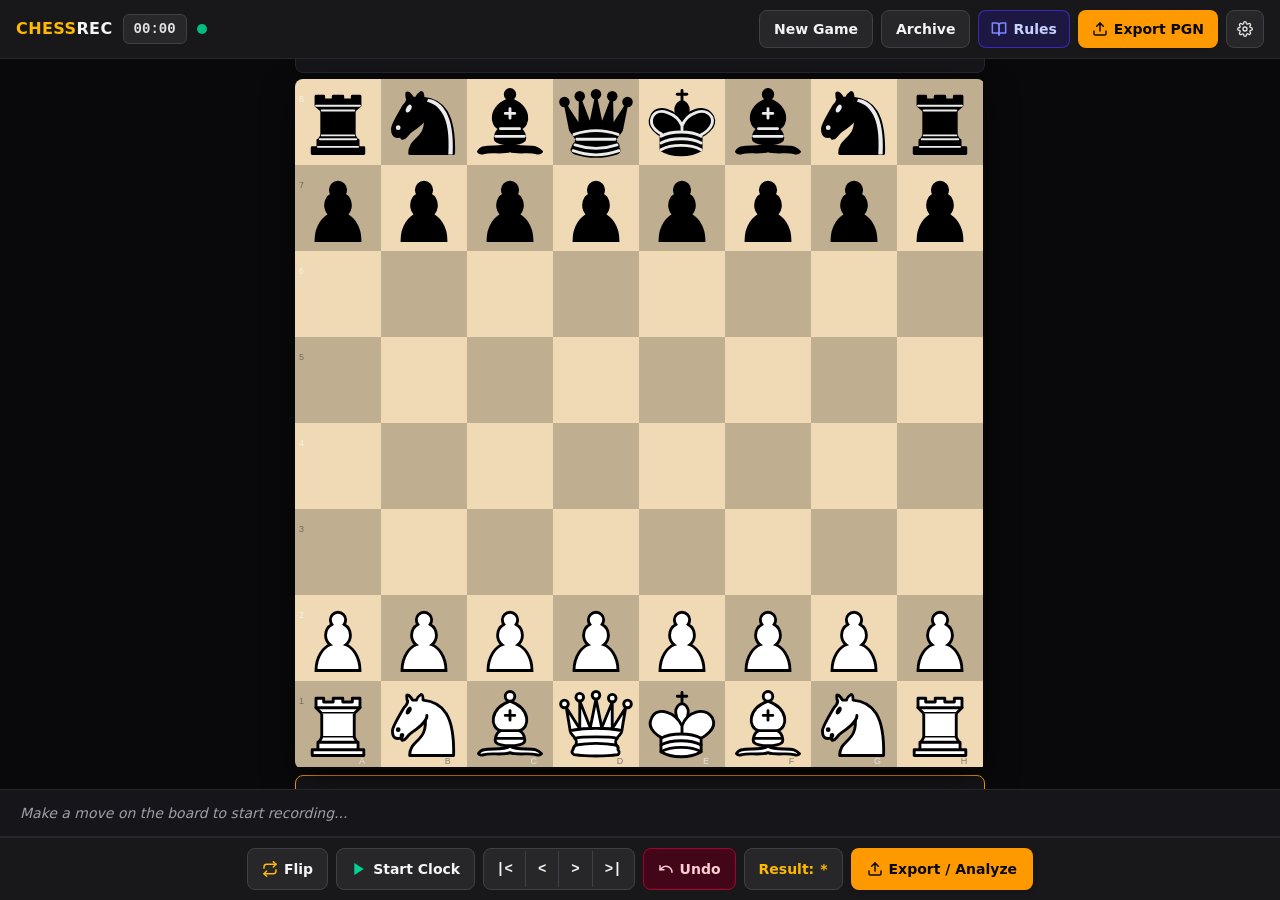
==== commit 7464afbe: "feat: add Chess Mastery Field Guide page (/chess-rules.html) and integrate in-app Rules navigation" ====
--- a/chessmoves/index.html
+++ b/chessmoves/index.html
@@ -8,8 +8,8 @@
     <meta name="theme-color" content="#18181b" />
     <link rel="icon" type="image/svg+xml" href="./favicon.svg" />
     <title>OTB Chess Recorder</title>
-    <script type="module" crossorigin src="./assets/index-BLufu08D.js"></script>
-    <link rel="stylesheet" crossorigin href="./assets/index-B7QQG70Q.css">
+    <script type="module" crossorigin src="./assets/index-CYF-UICz.js"></script>
+    <link rel="stylesheet" crossorigin href="./assets/index-5DjdJF5Q.css">
   <link rel="manifest" href="./manifest.webmanifest"><script id="vite-plugin-pwa:register-sw" src="./registerSW.js"></script></head>
   <body class="h-dvh flex flex-col justify-between overflow-hidden select-none bg-zinc-950 font-sans">
     
@@ -30,6 +30,10 @@
         <button id="btn-archive" class="min-h-[38px] px-3.5 py-1.5 text-xs md:text-sm font-semibold rounded-lg bg-zinc-800 hover:bg-zinc-700 text-zinc-100 border border-zinc-700 transition relative flex items-center gap-1.5 cursor-pointer">
           <span>Archive</span>
           <span id="archive-count" class="hidden px-1.5 py-0.2 rounded-full text-xs bg-amber-500 text-zinc-950 font-extrabold">0</span>
+        </button>
+        <button id="btn-rules" class="min-h-[38px] px-3 py-1.5 text-xs md:text-sm font-semibold rounded-lg bg-indigo-950/80 hover:bg-indigo-900 text-indigo-200 border border-indigo-700/80 transition flex items-center gap-1.5 cursor-pointer" title="View Chess Rules & Strategies">
+          <svg class="w-4 h-4 text-indigo-400 shrink-0" viewBox="0 0 24 24" fill="none" stroke="currentColor" stroke-width="2.2" stroke-linecap="round" stroke-linejoin="round"><path d="M2 3h6a4 4 0 0 1 4 4v14a3 3 0 0 0-3-3H2z"/><path d="M22 3h-6a4 4 0 0 0-4 4v14a3 3 0 0 1 3-3h7z"/></svg>
+          <span>Rules</span>
         </button>
         <button id="btn-export" class="min-h-[38px] px-3.5 py-1.5 text-xs md:text-sm font-bold rounded-lg bg-amber-500 hover:bg-amber-400 text-zinc-950 transition flex items-center gap-1.5 cursor-pointer shadow-sm">
           <svg class="w-4 h-4 shrink-0" viewBox="0 0 24 24" fill="none" stroke="currentColor" stroke-width="2.2" stroke-linecap="round" stroke-linejoin="round"><path d="M21 15v4a2 2 0 0 1-2 2H5a2 2 0 0 1-2-2v-4"/><polyline points="17 8 12 3 7 8"/><line x1="12" y1="3" x2="12" y2="15"/></svg>
@@ -352,6 +356,17 @@
             </div>
             <input type="checkbox" id="setting-sound" checked class="rounded bg-zinc-800 border-zinc-600 text-amber-500 w-4 h-4 mt-1 shrink-0" />
           </div>
+
+          <!-- Rules & Field Guide Link in Settings -->
+          <div class="pt-2 border-t border-zinc-800">
+            <button type="button" id="setting-rules-btn" class="w-full py-2 px-3 rounded-lg bg-zinc-800 hover:bg-zinc-700 text-zinc-100 font-semibold text-xs md:text-sm flex items-center justify-between transition cursor-pointer">
+              <span class="flex items-center gap-2">
+                <svg class="w-4 h-4 text-indigo-400" viewBox="0 0 24 24" fill="none" stroke="currentColor" stroke-width="2"><path d="M2 3h6a4 4 0 0 1 4 4v14a3 3 0 0 0-3-3H2z"/><path d="M22 3h-6a4 4 0 0 0-4 4v14a3 3 0 0 1 3-3h7z"/></svg>
+                <span>Strategic Rules &amp; Best Practices</span>
+              </span>
+              <span class="text-zinc-400">↗</span>
+            </button>
+          </div>
         </div>
 
         <div class="pt-2 border-t border-zinc-800 text-xs text-zinc-500 text-center">
--- a/chessmoves/assets/index-5DjdJF5Q.css
+++ b/chessmoves/assets/index-5DjdJF5Q.css
@@ -0,0 +1 @@
+/*! tailwindcss v4.3.3 | MIT License | https://tailwindcss.com */@layer properties{@supports (((-webkit-hyphens:none)) and (not (margin-trim:inline))) or ((-moz-orient:inline) and (not (color:rgb(from red r g b)))){*,:before,:after,::backdrop{--tw-rotate-x:initial;--tw-rotate-y:initial;--tw-rotate-z:initial;--tw-skew-x:initial;--tw-skew-y:initial;--tw-border-style:solid;--tw-leading:initial;--tw-font-weight:initial;--tw-tracking:initial;--tw-shadow:0 0 #0000;--tw-shadow-color:initial;--tw-shadow-alpha:100%;--tw-inset-shadow:0 0 #0000;--tw-inset-shadow-color:initial;--tw-inset-shadow-alpha:100%;--tw-ring-color:initial;--tw-ring-shadow:0 0 #0000;--tw-inset-ring-color:initial;--tw-inset-ring-shadow:0 0 #0000;--tw-ring-inset:initial;--tw-ring-offset-width:0px;--tw-ring-offset-color:#fff;--tw-ring-offset-shadow:0 0 #0000;--tw-backdrop-blur:initial;--tw-backdrop-brightness:initial;--tw-backdrop-contrast:initial;--tw-backdrop-grayscale:initial;--tw-backdrop-hue-rotate:initial;--tw-backdrop-invert:initial;--tw-backdrop-opacity:initial;--tw-backdrop-saturate:initial;--tw-backdrop-sepia:initial;--tw-duration:initial;--tw-scale-x:1;--tw-scale-y:1;--tw-scale-z:1}}}@layer theme{:root,:host{--font-sans:-apple-system, BlinkMacSystemFont, "Segoe UI", Roboto, "Helvetica Neue", "Noto Sans", Arial, sans-serif, "Apple Color Emoji", "Segoe UI Emoji", "Segoe UI Symbol", "Noto Color Emoji";--font-mono:ui-monospace, SFMono-Regular, Menlo, Monaco, Consolas, "Liberation Mono", "Courier New", monospace;--color-amber-200:oklch(92.4% .12 95.746);--color-amber-300:oklch(87.9% .169 91.605);--color-amber-400:oklch(82.8% .189 84.429);--color-amber-500:oklch(76.9% .188 70.08);--color-amber-950:oklch(27.9% .077 45.635);--color-emerald-100:oklch(95% .052 163.051);--color-emerald-400:oklch(76.5% .177 163.223);--color-emerald-500:oklch(69.6% .17 162.48);--color-emerald-600:oklch(59.6% .145 163.225);--color-emerald-900:oklch(37.8% .077 168.94);--color-emerald-950:oklch(26.2% .051 172.552);--color-indigo-200:oklch(87% .065 274.039);--color-indigo-400:oklch(67.3% .182 276.935);--color-indigo-700:oklch(45.7% .24 277.023);--color-indigo-900:oklch(35.9% .144 278.697);--color-indigo-950:oklch(25.7% .09 281.288);--color-rose-200:oklch(89.2% .058 10.001);--color-rose-400:oklch(71.2% .194 13.428);--color-rose-800:oklch(45.5% .188 13.697);--color-rose-900:oklch(41% .159 10.272);--color-rose-950:oklch(27.1% .105 12.094);--color-zinc-100:oklch(96.7% .001 286.375);--color-zinc-200:oklch(92% .004 286.32);--color-zinc-300:oklch(87.1% .006 286.286);--color-zinc-400:oklch(70.5% .015 286.067);--color-zinc-500:oklch(55.2% .016 285.938);--color-zinc-600:oklch(44.2% .017 285.786);--color-zinc-700:oklch(37% .013 285.805);--color-zinc-800:oklch(27.4% .006 286.033);--color-zinc-900:oklch(21% .006 285.885);--color-zinc-950:oklch(14.1% .005 285.823);--color-black:#000;--color-white:#fff;--spacing:.25rem;--container-xs:20rem;--container-md:28rem;--container-4xl:56rem;--text-xs:.75rem;--text-xs--line-height:calc(1 / .75);--text-sm:.875rem;--text-sm--line-height:calc(1.25 / .875);--text-base:1rem;--text-base--line-height: 1.5 ;--text-xl:1.25rem;--text-xl--line-height:calc(1.75 / 1.25);--text-2xl:1.5rem;--text-2xl--line-height:calc(2 / 1.5);--text-3xl:1.875rem;--text-3xl--line-height: 1.2 ;--font-weight-normal:400;--font-weight-medium:500;--font-weight-semibold:600;--font-weight-bold:700;--font-weight-extrabold:800;--tracking-wide:.025em;--tracking-wider:.05em;--leading-tight:1.25;--radius-md:.375rem;--radius-lg:.5rem;--radius-xl:.75rem;--animate-pulse:pulse 2s cubic-bezier(.4, 0, .6, 1) infinite;--blur-xs:4px;--default-transition-duration:.15s;--default-transition-timing-function:cubic-bezier(.4, 0, .2, 1);--default-font-family:var(--font-sans);--default-mono-font-family:var(--font-mono)}}@layer base{*,:after,:before,::backdrop{box-sizing:border-box;border:0 solid;margin:0;padding:0}::file-selector-button{box-sizing:border-box;border:0 solid;margin:0;padding:0}html,:host{-webkit-text-size-adjust:100%;-moz-tab-size:4;tab-size:4;line-height:1.5;font-family:var(--default-font-family,-apple-system, BlinkMacSystemFont, "Segoe UI", Roboto, "Helvetica Neue", "Noto Sans", Arial, sans-serif, "Apple Color Emoji", "Segoe UI Emoji", "Segoe UI Symbol", "Noto Color Emoji");font-feature-settings:var(--default-font-feature-settings,normal);font-variation-settings:var(--default-font-variation-settings,normal);-webkit-tap-highlight-color:transparent}hr{height:0;color:inherit;border-top-width:1px}abbr:where([title]){-webkit-text-decoration:underline dotted;text-decoration:underline dotted}h1,h2,h3,h4,h5,h6{font-size:inherit;font-weight:inherit}a{color:inherit;-webkit-text-decoration:inherit;text-decoration:inherit}b,strong{font-weight:bolder}code,kbd,samp,pre{font-family:var(--default-mono-font-family,ui-monospace, SFMono-Regular, Menlo, Monaco, Consolas, "Liberation Mono", "Courier New", monospace);font-feature-settings:var(--default-mono-font-feature-settings,normal);font-variation-settings:var(--default-mono-font-variation-settings,normal);font-size:1em}small{font-size:80%}sub,sup{vertical-align:baseline;font-size:75%;line-height:0;position:relative}sub{bottom:-.25em}sup{top:-.5em}table{text-indent:0;border-color:inherit;border-collapse:collapse}:-moz-focusring:where(:not(iframe)){outline:auto}progress{vertical-align:baseline}summary{display:list-item}ol,ul,menu{list-style:none}img,svg,video,canvas,audio,iframe,embed,object{vertical-align:middle;display:block}img,video{max-width:100%;height:auto}button,input,select,optgroup,textarea{font:inherit;font-feature-settings:inherit;font-variation-settings:inherit;letter-spacing:inherit;color:inherit;opacity:1;background-color:#0000;border-radius:0}::file-selector-button{font:inherit;font-feature-settings:inherit;font-variation-settings:inherit;letter-spacing:inherit;color:inherit;opacity:1;background-color:#0000;border-radius:0}:where(select:is([multiple],[size])) optgroup{font-weight:bolder}:where(select:is([multiple],[size])) optgroup option{padding-inline-start:20px}::file-selector-button{margin-inline-end:4px}::placeholder{opacity:1}@supports (not ((-webkit-appearance:-apple-pay-button))) or (contain-intrinsic-size:1px){::placeholder{color:currentColor}@supports (color:color-mix(in lab,red,red)){::placeholder{color:color-mix(in oklab,currentcolor 50%,transparent)}}}textarea{resize:vertical}::-webkit-search-decoration{-webkit-appearance:none}::-webkit-date-and-time-value{min-height:1lh;text-align:inherit}::-webkit-datetime-edit{display:inline-flex}::-webkit-datetime-edit-fields-wrapper{padding:0}::-webkit-datetime-edit{padding-block:0}::-webkit-datetime-edit-year-field{padding-block:0}::-webkit-datetime-edit-month-field{padding-block:0}::-webkit-datetime-edit-day-field{padding-block:0}::-webkit-datetime-edit-hour-field{padding-block:0}::-webkit-datetime-edit-minute-field{padding-block:0}::-webkit-datetime-edit-second-field{padding-block:0}::-webkit-datetime-edit-millisecond-field{padding-block:0}::-webkit-datetime-edit-meridiem-field{padding-block:0}::-webkit-calendar-picker-indicator{line-height:1}:-moz-ui-invalid{box-shadow:none}button,input:where([type=button],[type=reset],[type=submit]){-webkit-appearance:button;-moz-appearance:button;appearance:button}::file-selector-button{-webkit-appearance:button;-moz-appearance:button;appearance:button}::-webkit-inner-spin-button{height:auto}::-webkit-outer-spin-button{height:auto}[hidden]:where(:not([hidden=until-found])){display:none!important}}@layer components;@layer utilities{.pointer-events-auto{pointer-events:auto}.pointer-events-none{pointer-events:none}.visible{visibility:visible}.absolute{position:absolute}.fixed{position:fixed}.relative{position:relative}.inset-0{top:0;right:0;bottom:0;left:0}.inset-x-2{inset-inline:calc(var(--spacing) * 2)}.inset-x-4{inset-inline:calc(var(--spacing) * 4)}.top-2{top:calc(var(--spacing) * 2)}.bottom-20{bottom:calc(var(--spacing) * 20)}.z-20{z-index:20}.z-30{z-index:30}.z-50{z-index:50}.container{width:100%}@media(min-width:40rem){.container{max-width:40rem}}@media(min-width:48rem){.container{max-width:48rem}}@media(min-width:64rem){.container{max-width:64rem}}@media(min-width:80rem){.container{max-width:80rem}}@media(min-width:96rem){.container{max-width:96rem}}.mx-auto{margin-inline:auto}.mt-1{margin-top:var(--spacing)}.mt-4{margin-top:calc(var(--spacing) * 4)}.mb-1{margin-bottom:var(--spacing)}.mb-1\.5{margin-bottom:calc(var(--spacing) * 1.5)}.mb-3{margin-bottom:calc(var(--spacing) * 3)}.ml-2{margin-left:calc(var(--spacing) * 2)}.block{display:block}.flex{display:flex}.grid{display:grid}.hidden{display:none}.inline-flex{display:inline-flex}.h-2\.5{height:calc(var(--spacing) * 2.5)}.h-3\.5{height:calc(var(--spacing) * 3.5)}.h-4{height:calc(var(--spacing) * 4)}.h-12{height:calc(var(--spacing) * 12)}.h-dvh{height:100dvh}.h-full{height:100%}.max-h-\[55vh\]{max-height:55vh}.max-h-\[85vh\]{max-height:85vh}.min-h-\[38px\]{min-height:38px}.min-h-\[42px\]{min-height:42px}.w-1\/2{width:50%}.w-2\.5{width:calc(var(--spacing) * 2.5)}.w-3\.5{width:calc(var(--spacing) * 3.5)}.w-4{width:calc(var(--spacing) * 4)}.w-full{width:100%}.max-w-4xl{max-width:var(--container-4xl)}.max-w-\[160px\]{max-width:160px}.max-w-\[320px\]{max-width:320px}.max-w-md{max-width:var(--container-md)}.max-w-xs{max-width:var(--container-xs)}.flex-1{flex:1}.shrink-0{flex-shrink:0}.transform{transform:var(--tw-rotate-x,) var(--tw-rotate-y,) var(--tw-rotate-z,) var(--tw-skew-x,) var(--tw-skew-y,)}.animate-pulse{animation:var(--animate-pulse)}.cursor-pointer{cursor:pointer}.resize-none{resize:none}.grid-cols-2{grid-template-columns:repeat(2,minmax(0,1fr))}.grid-cols-3{grid-template-columns:repeat(3,minmax(0,1fr))}.grid-cols-4{grid-template-columns:repeat(4,minmax(0,1fr))}.flex-col{flex-direction:column}.flex-wrap{flex-wrap:wrap}.items-baseline{align-items:baseline}.items-center{align-items:center}.items-start{align-items:flex-start}.justify-between{justify-content:space-between}.justify-center{justify-content:center}.justify-end{justify-content:flex-end}.gap-1{gap:var(--spacing)}.gap-1\.5{gap:calc(var(--spacing) * 1.5)}.gap-2{gap:calc(var(--spacing) * 2)}.gap-2\.5{gap:calc(var(--spacing) * 2.5)}.gap-3{gap:calc(var(--spacing) * 3)}.gap-3\.5{gap:calc(var(--spacing) * 3.5)}.truncate{text-overflow:ellipsis;white-space:nowrap;overflow:hidden}.overflow-hidden{overflow:hidden}.overflow-x-auto{overflow-x:auto}.overflow-y-auto{overflow-y:auto}.rounded{border-radius:.25rem}.rounded-full{border-radius:3.40282e38px}.rounded-lg{border-radius:var(--radius-lg)}.rounded-md{border-radius:var(--radius-md)}.rounded-xl{border-radius:var(--radius-xl)}.border{border-style:var(--tw-border-style);border-width:1px}.border-2{border-style:var(--tw-border-style);border-width:2px}.border-t{border-top-style:var(--tw-border-style);border-top-width:1px}.border-b{border-bottom-style:var(--tw-border-style);border-bottom-width:1px}.border-l{border-left-style:var(--tw-border-style);border-left-width:1px}.border-amber-500{border-color:var(--color-amber-500)}.border-amber-500\/50{border-color:#f99c0080}@supports (color:color-mix(in lab,red,red)){.border-amber-500\/50{border-color:color-mix(in oklab,var(--color-amber-500) 50%,transparent)}}.border-emerald-600{border-color:var(--color-emerald-600)}.border-indigo-700\/80{border-color:#432dd7cc}@supports (color:color-mix(in lab,red,red)){.border-indigo-700\/80{border-color:color-mix(in oklab,var(--color-indigo-700) 80%,transparent)}}.border-rose-800{border-color:var(--color-rose-800)}.border-zinc-400{border-color:var(--color-zinc-400)}.border-zinc-600{border-color:var(--color-zinc-600)}.border-zinc-700{border-color:var(--color-zinc-700)}.border-zinc-700\/70{border-color:#3f3f46b3}@supports (color:color-mix(in lab,red,red)){.border-zinc-700\/70{border-color:color-mix(in oklab,var(--color-zinc-700) 70%,transparent)}}.border-zinc-800{border-color:var(--color-zinc-800)}.bg-amber-500{background-color:var(--color-amber-500)}.bg-amber-500\/20{background-color:#f99c0033}@supports (color:color-mix(in lab,red,red)){.bg-amber-500\/20{background-color:color-mix(in oklab,var(--color-amber-500) 20%,transparent)}}.bg-amber-950\/95{background-color:#461901f2}@supports (color:color-mix(in lab,red,red)){.bg-amber-950\/95{background-color:color-mix(in oklab,var(--color-amber-950) 95%,transparent)}}.bg-black\/80{background-color:#000c}@supports (color:color-mix(in lab,red,red)){.bg-black\/80{background-color:color-mix(in oklab,var(--color-black) 80%,transparent)}}.bg-emerald-500{background-color:var(--color-emerald-500)}.bg-emerald-950\/90{background-color:#002c22e6}@supports (color:color-mix(in lab,red,red)){.bg-emerald-950\/90{background-color:color-mix(in oklab,var(--color-emerald-950) 90%,transparent)}}.bg-indigo-950\/80{background-color:#1e1a4dcc}@supports (color:color-mix(in lab,red,red)){.bg-indigo-950\/80{background-color:color-mix(in oklab,var(--color-indigo-950) 80%,transparent)}}.bg-rose-950\/80{background-color:#4d0218cc}@supports (color:color-mix(in lab,red,red)){.bg-rose-950\/80{background-color:color-mix(in oklab,var(--color-rose-950) 80%,transparent)}}.bg-white{background-color:var(--color-white)}.bg-zinc-600{background-color:var(--color-zinc-600)}.bg-zinc-700{background-color:var(--color-zinc-700)}.bg-zinc-800{background-color:var(--color-zinc-800)}.bg-zinc-800\/80{background-color:#27272acc}@supports (color:color-mix(in lab,red,red)){.bg-zinc-800\/80{background-color:color-mix(in oklab,var(--color-zinc-800) 80%,transparent)}}.bg-zinc-800\/90{background-color:#27272ae6}@supports (color:color-mix(in lab,red,red)){.bg-zinc-800\/90{background-color:color-mix(in oklab,var(--color-zinc-800) 90%,transparent)}}.bg-zinc-800\/95{background-color:#27272af2}@supports (color:color-mix(in lab,red,red)){.bg-zinc-800\/95{background-color:color-mix(in oklab,var(--color-zinc-800) 95%,transparent)}}.bg-zinc-900{background-color:var(--color-zinc-900)}.bg-zinc-900\/95{background-color:#18181bf2}@supports (color:color-mix(in lab,red,red)){.bg-zinc-900\/95{background-color:color-mix(in oklab,var(--color-zinc-900) 95%,transparent)}}.bg-zinc-950{background-color:var(--color-zinc-950)}.p-2\.5{padding:calc(var(--spacing) * 2.5)}.p-3{padding:calc(var(--spacing) * 3)}.p-3\.5{padding:calc(var(--spacing) * 3.5)}.p-4{padding:calc(var(--spacing) * 4)}.p-5{padding:calc(var(--spacing) * 5)}.px-1{padding-inline:var(--spacing)}.px-1\.5{padding-inline:calc(var(--spacing) * 1.5)}.px-2{padding-inline:calc(var(--spacing) * 2)}.px-2\.5{padding-inline:calc(var(--spacing) * 2.5)}.px-3{padding-inline:calc(var(--spacing) * 3)}.px-3\.5{padding-inline:calc(var(--spacing) * 3.5)}.px-4{padding-inline:calc(var(--spacing) * 4)}.py-0\.5{padding-block:calc(var(--spacing) * .5)}.py-1{padding-block:var(--spacing)}.py-1\.5{padding-block:calc(var(--spacing) * 1.5)}.py-2{padding-block:calc(var(--spacing) * 2)}.py-2\.5{padding-block:calc(var(--spacing) * 2.5)}.py-4{padding-block:calc(var(--spacing) * 4)}.pt-2{padding-top:calc(var(--spacing) * 2)}.pr-1{padding-right:var(--spacing)}.pb-2{padding-bottom:calc(var(--spacing) * 2)}.pb-2\.5{padding-bottom:calc(var(--spacing) * 2.5)}.text-center{text-align:center}.font-mono{font-family:var(--font-mono)}.font-sans{font-family:var(--font-sans)}.text-2xl{font-size:var(--text-2xl);line-height:var(--tw-leading,var(--text-2xl--line-height))}.text-3xl{font-size:var(--text-3xl);line-height:var(--tw-leading,var(--text-3xl--line-height))}.text-base{font-size:var(--text-base);line-height:var(--tw-leading,var(--text-base--line-height))}.text-sm{font-size:var(--text-sm);line-height:var(--tw-leading,var(--text-sm--line-height))}.text-xl{font-size:var(--text-xl);line-height:var(--tw-leading,var(--text-xl--line-height))}.text-xs{font-size:var(--text-xs);line-height:var(--tw-leading,var(--text-xs--line-height))}.text-\[11px\]{font-size:11px}.leading-none{--tw-leading:1;line-height:1}.leading-tight{--tw-leading:var(--leading-tight);line-height:var(--leading-tight)}.font-bold{--tw-font-weight:var(--font-weight-bold);font-weight:var(--font-weight-bold)}.font-extrabold{--tw-font-weight:var(--font-weight-extrabold);font-weight:var(--font-weight-extrabold)}.font-medium{--tw-font-weight:var(--font-weight-medium);font-weight:var(--font-weight-medium)}.font-normal{--tw-font-weight:var(--font-weight-normal);font-weight:var(--font-weight-normal)}.font-semibold{--tw-font-weight:var(--font-weight-semibold);font-weight:var(--font-weight-semibold)}.tracking-wide{--tw-tracking:var(--tracking-wide);letter-spacing:var(--tracking-wide)}.tracking-wider{--tw-tracking:var(--tracking-wider);letter-spacing:var(--tracking-wider)}.whitespace-nowrap{white-space:nowrap}.text-amber-200{color:var(--color-amber-200)}.text-amber-300{color:var(--color-amber-300)}.text-amber-400{color:var(--color-amber-400)}.text-amber-500{color:var(--color-amber-500)}.text-emerald-100{color:var(--color-emerald-100)}.text-emerald-400{color:var(--color-emerald-400)}.text-indigo-200{color:var(--color-indigo-200)}.text-indigo-400{color:var(--color-indigo-400)}.text-rose-200{color:var(--color-rose-200)}.text-rose-400{color:var(--color-rose-400)}.text-zinc-100{color:var(--color-zinc-100)}.text-zinc-200{color:var(--color-zinc-200)}.text-zinc-300{color:var(--color-zinc-300)}.text-zinc-400{color:var(--color-zinc-400)}.text-zinc-500{color:var(--color-zinc-500)}.text-zinc-900{color:var(--color-zinc-900)}.text-zinc-950{color:var(--color-zinc-950)}.uppercase{text-transform:uppercase}.italic{font-style:italic}.shadow-2xl{--tw-shadow:0 25px 50px -12px var(--tw-shadow-color,#00000040);box-shadow:var(--tw-inset-shadow),var(--tw-inset-ring-shadow),var(--tw-ring-offset-shadow),var(--tw-ring-shadow),var(--tw-shadow)}.shadow-lg{--tw-shadow:0 10px 15px -3px var(--tw-shadow-color,#0000001a), 0 4px 6px -4px var(--tw-shadow-color,#0000001a);box-shadow:var(--tw-inset-shadow),var(--tw-inset-ring-shadow),var(--tw-ring-offset-shadow),var(--tw-ring-shadow),var(--tw-shadow)}.shadow-md{--tw-shadow:0 4px 6px -1px var(--tw-shadow-color,#0000001a), 0 2px 4px -2px var(--tw-shadow-color,#0000001a);box-shadow:var(--tw-inset-shadow),var(--tw-inset-ring-shadow),var(--tw-ring-offset-shadow),var(--tw-ring-shadow),var(--tw-shadow)}.shadow-sm{--tw-shadow:0 1px 3px 0 var(--tw-shadow-color,#0000001a), 0 1px 2px -1px var(--tw-shadow-color,#0000001a);box-shadow:var(--tw-inset-shadow),var(--tw-inset-ring-shadow),var(--tw-ring-offset-shadow),var(--tw-ring-shadow),var(--tw-shadow)}.shadow-xl{--tw-shadow:0 20px 25px -5px var(--tw-shadow-color,#0000001a), 0 8px 10px -6px var(--tw-shadow-color,#0000001a);box-shadow:var(--tw-inset-shadow),var(--tw-inset-ring-shadow),var(--tw-ring-offset-shadow),var(--tw-ring-shadow),var(--tw-shadow)}.backdrop-blur-xs{--tw-backdrop-blur:blur(var(--blur-xs));-webkit-backdrop-filter:var(--tw-backdrop-blur,) var(--tw-backdrop-brightness,) var(--tw-backdrop-contrast,) var(--tw-backdrop-grayscale,) var(--tw-backdrop-hue-rotate,) var(--tw-backdrop-invert,) var(--tw-backdrop-opacity,) var(--tw-backdrop-saturate,) var(--tw-backdrop-sepia,);backdrop-filter:var(--tw-backdrop-blur,) var(--tw-backdrop-brightness,) var(--tw-backdrop-contrast,) var(--tw-backdrop-grayscale,) var(--tw-backdrop-hue-rotate,) var(--tw-backdrop-invert,) var(--tw-backdrop-opacity,) var(--tw-backdrop-saturate,) var(--tw-backdrop-sepia,)}.transition{transition-property:color,background-color,border-color,outline-color,text-decoration-color,fill,stroke,--tw-gradient-from,--tw-gradient-via,--tw-gradient-to,opacity,box-shadow,transform,translate,scale,rotate,filter,-webkit-backdrop-filter,backdrop-filter,display,content-visibility,overlay,pointer-events;transition-timing-function:var(--tw-ease,var(--default-transition-timing-function));transition-duration:var(--tw-duration,var(--default-transition-duration))}.duration-200{--tw-duration:.2s;transition-duration:.2s}.select-none{-webkit-user-select:none;user-select:none}@media(hover:hover){.hover\:border-amber-500:hover{border-color:var(--color-amber-500)}.hover\:bg-amber-400:hover{background-color:var(--color-amber-400)}.hover\:bg-amber-500:hover{background-color:var(--color-amber-500)}.hover\:bg-emerald-900:hover{background-color:var(--color-emerald-900)}.hover\:bg-indigo-900:hover{background-color:var(--color-indigo-900)}.hover\:bg-rose-900:hover{background-color:var(--color-rose-900)}.hover\:bg-zinc-600:hover{background-color:var(--color-zinc-600)}.hover\:bg-zinc-700:hover{background-color:var(--color-zinc-700)}.hover\:text-white:hover{color:var(--color-white)}.hover\:text-zinc-100:hover{color:var(--color-zinc-100)}.hover\:text-zinc-950:hover{color:var(--color-zinc-950)}}.active\:scale-95:active{--tw-scale-x:95%;--tw-scale-y:95%;--tw-scale-z:95%;scale:var(--tw-scale-x) var(--tw-scale-y)}@media(min-width:48rem){.md\:text-3xl{font-size:var(--text-3xl);line-height:var(--tw-leading,var(--text-3xl--line-height))}.md\:text-base{font-size:var(--text-base);line-height:var(--tw-leading,var(--text-base--line-height))}.md\:text-sm{font-size:var(--text-sm);line-height:var(--tw-leading,var(--text-sm--line-height))}}}.cg-wrap{box-sizing:content-box;display:block;position:relative}cg-container{width:100%;height:100%;display:block;position:absolute;top:0}cg-board{-webkit-user-select:none;user-select:none;background-size:cover;width:100%;height:100%;line-height:0;position:absolute;top:0;left:0}.cg-wrap.manipulable cg-board{cursor:pointer}cg-board square{pointer-events:none;width:12.5%;height:12.5%;position:absolute;top:0;left:0}cg-board square.move-dest{pointer-events:auto}cg-board square.last-move{will-change:transform}.cg-wrap piece{z-index:2;will-change:transform;pointer-events:none;background-size:cover;width:12.5%;height:12.5%;position:absolute;top:0;left:0}cg-board piece.dragging{cursor:move;z-index:11!important}piece.anim{z-index:8}piece.fading{z-index:1;opacity:.5}.cg-wrap piece.ghost{opacity:.3}.cg-wrap piece svg{pointer-events:none;z-index:2;opacity:.6;width:100%;height:100%;position:relative;top:0;left:0;overflow:hidden}.cg-wrap cg-auto-pieces,.cg-wrap .cg-shapes,.cg-wrap .cg-custom-svgs,.cg-wrap .cg-shapes-below,.cg-wrap .cg-custom-below{pointer-events:none;width:100%;height:100%;position:absolute;top:0;left:0;overflow:visible}.cg-wrap cg-auto-pieces{z-index:2}.cg-wrap cg-auto-pieces piece{opacity:.3}.cg-wrap .cg-shapes{opacity:.6;z-index:2;overflow:hidden}.cg-wrap .cg-shapes-below{z-index:1;overflow:hidden}.cg-wrap .cg-custom-below{z-index:1}.cg-wrap .cg-custom-svgs{z-index:9}.cg-wrap .cg-custom-svgs svg,.cg-wrap .cg-custom-below svg{overflow:visible}.cg-wrap coords{pointer-events:none;opacity:.8;font-family:sans-serif;font-size:9px;display:flex;position:absolute}.cg-wrap coords.ranks{flex-flow:column-reverse;width:12px;height:100%;top:-20px;left:4px}.cg-wrap coords.ranks.black{flex-flow:column}.cg-wrap coords.ranks.left{align-items:flex-end;left:-15px}.cg-wrap coords.files{text-transform:uppercase;text-align:center;flex-flow:row;width:100%;height:16px;bottom:-4px;left:24px}.cg-wrap coords.files.black{flex-flow:row-reverse}.cg-wrap coords coord{flex:auto}.cg-wrap coords.ranks coord{transform:translateY(39%)}.cg-wrap coords.squares{text-transform:uppercase;text-align:right;flex-flow:column-reverse;width:12.5%;height:100%;bottom:0;left:0}.cg-wrap coords.squares.black{flex-flow:column}.cg-wrap coords.squares.left{text-align:left}.cg-wrap coords.squares coord{padding:6% 4%}.cg-wrap coords.squares.rank2{transform:translate(100%)}.cg-wrap coords.squares.rank3{transform:translate(200%)}.cg-wrap coords.squares.rank4{transform:translate(300%)}.cg-wrap coords.squares.rank5{transform:translate(400%)}.cg-wrap coords.squares.rank6{transform:translate(500%)}.cg-wrap coords.squares.rank7{transform:translate(600%)}.cg-wrap coords.squares.rank8{transform:translate(700%)}cg-board{background-color:#f0d9b5;background-image:url([data-uri])}cg-board square.move-dest{background:radial-gradient(#14551e80 22%,#208530 0,#0000004d,#0000 0)}cg-board square.premove-dest{background:radial-gradient(#141e5580 22%,#203085 0,#0000004d,#0000 0)}cg-board square.oc.move-dest{background:radial-gradient(#0000,#0000 80%,#1455004d 80%)}cg-board square.oc.premove-dest{background:radial-gradient(#0000,#0000 80%,#141e5533 80%)}cg-board square.move-dest:hover,cg-board square.move-dest.hover{background:#14551e4d}cg-board square.premove-dest:hover,cg-board square.premove-dest.hover{background:#141e5533}cg-board square.last-move{background-color:#9bc70069}cg-board square.selected{background-color:#14551e80}cg-board square.check{background:radial-gradient(red,#e70000 25%,#a9000000 89%,#9e000000)}cg-board square.current-premove{background-color:#141e5580}.orientation-white .ranks :nth-child(odd),.orientation-white .files :nth-child(2n),.orientation-black .ranks :nth-child(2n),.orientation-black .files :nth-child(odd),coords.squares:nth-of-type(odd) :nth-child(2n),coords.squares:nth-of-type(2n) :nth-child(odd){color:#484848cc}.orientation-white .ranks :nth-child(2n),.orientation-white .files :nth-child(odd),.orientation-black .ranks :nth-child(odd),.orientation-black .files :nth-child(2n),coords.squares:nth-of-type(odd) :nth-child(odd),coords.squares:nth-of-type(2n) :nth-child(2n){color:#fffc}.cg-wrap piece.pawn.white{background-image:url([data-uri])}.cg-wrap piece.bishop.white{background-image:url([data-uri])}.cg-wrap piece.knight.white{background-image:url([data-uri])}.cg-wrap piece.rook.white{background-image:url([data-uri])}.cg-wrap piece.queen.white{background-image:url([data-uri])}.cg-wrap piece.king.white{background-image:url([data-uri])}.cg-wrap piece.pawn.black{background-image:url([data-uri])}.cg-wrap piece.bishop.black{background-image:url([data-uri])}.cg-wrap piece.knight.black{background-image:url([data-uri])}.cg-wrap piece.rook.black{background-image:url([data-uri])}.cg-wrap piece.queen.black{background-image:url([data-uri])}.cg-wrap piece.king.black{background-image:url([data-uri])}:root{color-scheme:dark;--board-size:min(95vw, calc(100dvh - 240px) )}@media(min-width:768px){:root{--board-size:min(68vw, calc(100dvh - 210px) , 760px)}}html,body{color:#f4f4f5;overscroll-behavior:none;-webkit-tap-highlight-color:transparent;-webkit-user-select:none;user-select:none;background-color:#09090b;margin:0;padding:0;font-family:ui-sans-serif,system-ui,-apple-system,BlinkMacSystemFont,Segoe UI,Roboto,sans-serif}.board-shell{justify-content:center;align-items:center;width:100%;display:flex}#chessground-board{width:var(--board-size);height:var(--board-size);aspect-ratio:1;touch-action:none;-webkit-user-select:none;user-select:none;border-radius:8px;overflow:hidden;box-shadow:0 12px 35px -5px #000000bf}.player-bar-width{width:var(--board-size)}.moves-scroll::-webkit-scrollbar{width:5px;height:5px}.moves-scroll::-webkit-scrollbar-thumb{background:#52525b;border-radius:9999px}@property --tw-rotate-x{syntax:"*";inherits:false}@property --tw-rotate-y{syntax:"*";inherits:false}@property --tw-rotate-z{syntax:"*";inherits:false}@property --tw-skew-x{syntax:"*";inherits:false}@property --tw-skew-y{syntax:"*";inherits:false}@property --tw-border-style{syntax:"*";inherits:false;initial-value:solid}@property --tw-leading{syntax:"*";inherits:false}@property --tw-font-weight{syntax:"*";inherits:false}@property --tw-tracking{syntax:"*";inherits:false}@property --tw-shadow{syntax:"*";inherits:false;initial-value:0 0 #0000}@property --tw-shadow-color{syntax:"*";inherits:false}@property --tw-shadow-alpha{syntax:"<percentage>";inherits:false;initial-value:100%}@property --tw-inset-shadow{syntax:"*";inherits:false;initial-value:0 0 #0000}@property --tw-inset-shadow-color{syntax:"*";inherits:false}@property --tw-inset-shadow-alpha{syntax:"<percentage>";inherits:false;initial-value:100%}@property --tw-ring-color{syntax:"*";inherits:false}@property --tw-ring-shadow{syntax:"*";inherits:false;initial-value:0 0 #0000}@property --tw-inset-ring-color{syntax:"*";inherits:false}@property --tw-inset-ring-shadow{syntax:"*";inherits:false;initial-value:0 0 #0000}@property --tw-ring-inset{syntax:"*";inherits:false}@property --tw-ring-offset-width{syntax:"<length>";inherits:false;initial-value:0}@property --tw-ring-offset-color{syntax:"*";inherits:false;initial-value:#fff}@property --tw-ring-offset-shadow{syntax:"*";inherits:false;initial-value:0 0 #0000}@property --tw-backdrop-blur{syntax:"*";inherits:false}@property --tw-backdrop-brightness{syntax:"*";inherits:false}@property --tw-backdrop-contrast{syntax:"*";inherits:false}@property --tw-backdrop-grayscale{syntax:"*";inherits:false}@property --tw-backdrop-hue-rotate{syntax:"*";inherits:false}@property --tw-backdrop-invert{syntax:"*";inherits:false}@property --tw-backdrop-opacity{syntax:"*";inherits:false}@property --tw-backdrop-saturate{syntax:"*";inherits:false}@property --tw-backdrop-sepia{syntax:"*";inherits:false}@property --tw-duration{syntax:"*";inherits:false}@property --tw-scale-x{syntax:"*";inherits:false;initial-value:1}@property --tw-scale-y{syntax:"*";inherits:false;initial-value:1}@property --tw-scale-z{syntax:"*";inherits:false;initial-value:1}@keyframes pulse{50%{opacity:.5}}
